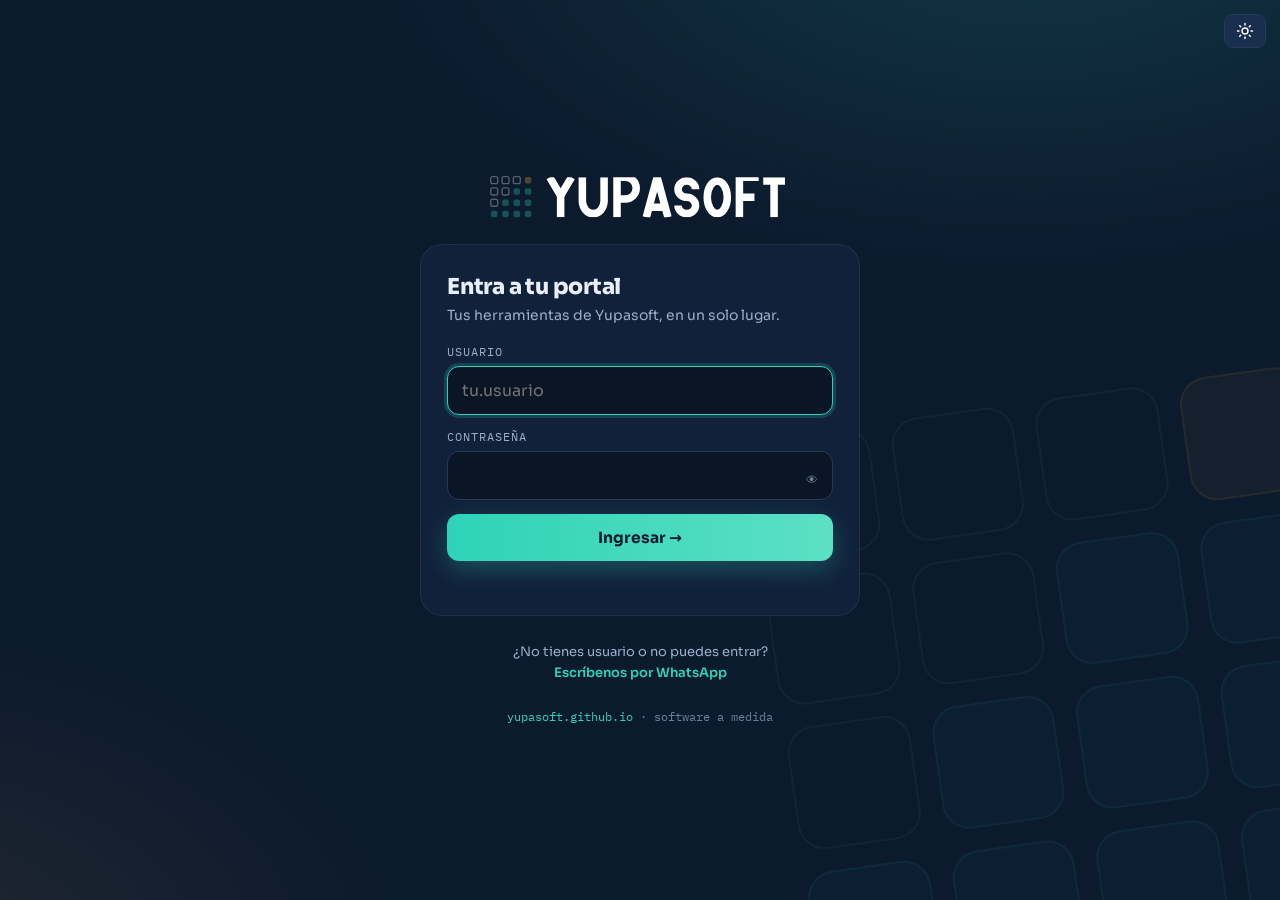
==== portal/index.html @ 2736c068 "Portal: tarjeta del Probador de celular (icono e ilustracion) y regreso del admin a la herramienta (" ====
<!DOCTYPE html>
<html lang="es">
<head>
<meta charset="utf-8">
<meta name="viewport" content="width=device-width, initial-scale=1, viewport-fit=cover">
<title>Portal Yupasoft</title>
<meta name="description" content="Portal de clientes de Yupasoft: entra a tus herramientas.">
<meta name="theme-color" content="#0C1A2E">
<script>try{if(localStorage.getItem("yp_tema")==="claro"){document.documentElement.setAttribute("data-tema","claro");document.querySelector('meta[name=theme-color]').content="#F4F7FA"}}catch(e){}</script>
<link rel="manifest" href="manifest.json">
<link rel="icon" type="image/png" href="icon-192.png">
<link rel="apple-touch-icon" href="icon-192.png">
<link rel="preconnect" href="https://fonts.googleapis.com">
<link rel="preconnect" href="https://fonts.gstatic.com" crossorigin>
<link href="https://fonts.googleapis.com/css2?family=IBM+Plex+Mono:wght@400;600&family=Sora:wght@400;600;700;800&display=swap" rel="stylesheet">
<style>
:root{
  --tinta:#0C1A2E; --tinta-2:#0A1526; --panel:#142540; --panel-2:#1A2F4E; --borde:#243B58;
  --turq:#2ED3B7; --turq-soft:#5CE0C4; --turq-osc:#159C86; --ambar:#F2A93B; --rojo:#EF5350;
  --gris:#9BB0C9; --gris-osc:#6B8099; --claro:#F4F7FA; --texto:#E8EEF6;
  --display:'Sora',system-ui,sans-serif; --mono:'IBM Plex Mono',ui-monospace,monospace;
  --radio:16px;
  --bg:#0C1A2E; --fuerte:#fff; --linea:rgba(255,255,255,.07); --hover:rgba(255,255,255,.05);
  --vidrio:rgba(12,26,46,.82); --vidrio-2:rgba(20,37,64,.72); --sombra:var(--sombra); --velo:rgba(5,10,20,.62); --sutil:rgba(0,0,0,.14);
  --turq-t:#2ED3B7; --ambar-t:#F2A93B; --rojo-t:var(--rojo-t);
  color-scheme:dark;
}
/* ---------- tema claro (el oscuro es el de siempre) ---------- */
:root[data-tema="claro"]{
  --bg:#F4F7FA; --tinta-2:#FFFFFF; --panel:#FFFFFF; --panel-2:#EEF3F8; --borde:#D5DFEA;
  --gris:#5A7086; --gris-osc:#7B8EA3; --texto:#0C1A2E; --fuerte:#0C1A2E;
  --linea:rgba(12,26,46,.09); --hover:rgba(12,26,46,.05);
  --vidrio:rgba(255,255,255,.86); --vidrio-2:rgba(255,255,255,.88); --sombra:rgba(20,40,70,.16); --velo:rgba(12,26,46,.38); --sutil:rgba(12,26,46,.045);
  --turq-t:#0B7F6D; --ambar-t:#A86A00; --rojo-t:#B3261E; --turq-osc:#0B7F6D;
  color-scheme:light;
}
:root[data-tema="claro"] .fondo{background:radial-gradient(1100px 600px at 80% -10%,rgba(46,211,183,.20),transparent 60%),radial-gradient(900px 600px at -10% 110%,rgba(242,169,59,.14),transparent 60%),var(--bg)}
:root[data-tema="claro"] .logo svg [stroke="#FFFFFF"],:root[data-tema="claro"] .marca svg [stroke="#FFFFFF"]{stroke:#0C1A2E}
:root[data-tema="claro"] .h-card:hover{box-shadow:0 24px 50px var(--sombra),0 0 50px -14px color-mix(in srgb,var(--c) 55%,transparent)}
:root[data-tema="claro"] .chip.ok{background:rgba(11,127,109,.10);border-color:rgba(11,127,109,.4)}
:root[data-tema="claro"] .chip.aviso{background:rgba(168,106,0,.10);border-color:rgba(168,106,0,.4)}
:root[data-tema="claro"] .chip.mal{background:rgba(179,38,30,.08);border-color:rgba(179,38,30,.4)}
.nomh{color:color-mix(in srgb,var(--c) 70%,var(--fuerte))}
.tema-flot{position:fixed;top:calc(14px + env(safe-area-inset-top));right:14px;z-index:5}
.btn.tema svg,[data-a="tema"] svg{width:18px;height:18px;display:block}
*{box-sizing:border-box;margin:0;padding:0}
html,body{height:100%}
body{font-family:var(--display);background:var(--bg);color:var(--texto);-webkit-font-smoothing:antialiased;overflow-x:hidden;min-height:100dvh}
button,input,select,textarea{font:inherit;color:inherit}
a{color:var(--turq-t);text-decoration:none}
a:hover{text-decoration:underline}
:focus-visible{outline:3px solid var(--turq);outline-offset:2px;border-radius:8px}
[hidden]{display:none!important}
.mono{font-family:var(--mono)}

/* ---------- fondo: la yupana que se enciende ---------- */
.fondo{position:fixed;inset:0;z-index:0;overflow:hidden;pointer-events:none;
  background:radial-gradient(1100px 600px at 80% -10%,rgba(46,211,183,.16),transparent 60%),
             radial-gradient(900px 600px at -10% 110%,rgba(242,169,59,.10),transparent 60%),var(--bg)}
.fondo .rej{position:absolute;right:-60px;bottom:-60px;display:grid;grid-template-columns:repeat(4,1fr);gap:22px;width:min(560px,80vw);opacity:.55;transform:rotate(-8deg)}
.fondo .rej i{aspect-ratio:1;border-radius:22%;border:2px solid var(--linea)}
.fondo .rej i.on{background:rgba(46,211,183,.16);border-color:rgba(46,211,183,.35);animation:enciende 5.6s ease-in-out infinite both}
.fondo .rej i.top{background:rgba(242,169,59,.22);border-color:rgba(242,169,59,.5)}
@keyframes enciende{0%,100%{opacity:.35}12%,70%{opacity:1}}
@media (prefers-reduced-motion:reduce){.fondo .rej i.on{animation:none}}

/* ---------- ingreso ---------- */
#vLogin{position:relative;z-index:1;min-height:100dvh;display:grid;place-items:center;padding:24px 16px}
.login{width:min(440px,100%);display:flex;flex-direction:column;align-items:center;gap:26px}
.login .marca svg{width:min(300px,72vw);height:auto;display:block}
.tarjeta-login{width:100%;background:var(--vidrio-2);backdrop-filter:blur(18px);-webkit-backdrop-filter:blur(18px);
  border:1px solid var(--linea);border-radius:22px;padding:28px 26px 24px;box-shadow:0 30px 80px var(--sombra)}
.tarjeta-login h1{font-size:22px;font-weight:800;letter-spacing:-.01em}
.tarjeta-login .sub{color:var(--gris);font-size:14px;margin:6px 0 20px}
label.campo{display:block;font-size:12px;font-family:var(--mono);letter-spacing:.08em;color:var(--gris);margin-bottom:14px;text-transform:uppercase}
label.campo input,label.campo select,label.campo textarea{display:block;width:100%;margin-top:7px;padding:13px 14px;border-radius:12px;
  background:var(--tinta-2);border:1px solid var(--borde);font-size:16px;color:var(--fuerte);font-family:var(--display);text-transform:none;letter-spacing:0}
label.campo input:focus,label.campo select:focus,label.campo textarea:focus{border-color:var(--turq-t);outline:none;box-shadow:0 0 0 3px rgba(46,211,183,.2)}
.clave{position:relative}
.clave .ojo{position:absolute;right:6px;bottom:6px;background:none;border:0;cursor:pointer;padding:7px 9px;border-radius:8px;opacity:.7}
.clave .ojo:hover{opacity:1;background:var(--hover)}
.btn{display:inline-flex;align-items:center;justify-content:center;gap:8px;border:0;border-radius:12px;padding:12px 18px;font-weight:700;font-size:14.5px;cursor:pointer;
  background:var(--panel-2);color:var(--fuerte);border:1px solid var(--borde);transition:transform .15s,box-shadow .15s,background .15s;white-space:nowrap}
.btn:hover{background:#21395c}
.btn:disabled{opacity:.55;cursor:default}
.btn.pri{background:linear-gradient(90deg,var(--turq),var(--turq-soft));color:var(--tinta);border:0;box-shadow:0 8px 26px rgba(46,211,183,.28)}
.btn.pri:hover{transform:translateY(-1px);box-shadow:0 12px 32px rgba(46,211,183,.4)}
.btn.peligro{background:rgba(239,83,80,.14);border-color:rgba(239,83,80,.5);color:var(--rojo-t)}
.btn.mini{padding:7px 11px;font-size:12.5px;border-radius:9px}
.btn.ancho{width:100%;padding:14px;font-size:15.5px}
.error{color:var(--rojo-t);font-size:13.5px;min-height:20px;margin-top:10px}
.aviso{color:var(--ambar-t);font-size:13.5px}
.ayuda{text-align:center;color:var(--gris);font-size:13px;line-height:1.6}
.ayuda a{font-weight:600}
.pie-login{color:var(--gris-osc);font-size:12px;font-family:var(--mono);text-align:center}

/* ---------- barra superior ---------- */
header.barra{position:sticky;top:0;z-index:20;display:flex;align-items:center;gap:14px;padding:12px 20px;
  background:var(--vidrio);backdrop-filter:blur(14px);-webkit-backdrop-filter:blur(14px);border-bottom:1px solid var(--linea)}
header.barra .logo svg{height:30px;width:auto;display:block}
header.barra .esp{flex:1}
.quien{font-size:13px;color:var(--gris);text-align:right;line-height:1.3}
.quien b{color:var(--fuerte);font-weight:600}
.chip{display:inline-flex;align-items:center;gap:6px;padding:3px 10px;border-radius:999px;font-size:11.5px;font-family:var(--mono);font-weight:600;
  border:1px solid var(--borde);color:var(--gris);background:var(--hover);white-space:nowrap}
.chip.ok{color:var(--turq-t);border-color:rgba(46,211,183,.45);background:rgba(46,211,183,.08)}
.chip.mal{color:var(--rojo-t);border-color:rgba(239,83,80,.5);background:rgba(239,83,80,.1)}
.chip.aviso{color:var(--ambar-t);border-color:rgba(242,169,59,.5);background:rgba(242,169,59,.09)}
.chip.sup{color:var(--tinta);background:var(--ambar);border-color:var(--ambar-t)}

/* ---------- lanzador de herramientas ---------- */
#vApp{position:relative;z-index:1;min-height:100dvh}
.pagina{max-width:1040px;margin:0 auto;padding:34px 20px 60px}
.saludo{margin-bottom:28px}
.saludo .rot{font-family:var(--mono);font-size:12px;letter-spacing:.16em;color:var(--turq-t);text-transform:uppercase}
.saludo h2{font-size:clamp(26px,4.4vw,38px);font-weight:800;letter-spacing:-.02em;margin:8px 0 10px}
.saludo p{color:var(--gris);font-size:15px;max-width:42em}
.herr{display:grid;grid-template-columns:repeat(auto-fit,minmax(min(100%,340px),1fr));gap:22px}
.h-card{position:relative;overflow:hidden;text-align:left;border-radius:24px;padding:0;cursor:pointer;color:inherit;display:flex;flex-direction:column;min-height:340px;
  background:linear-gradient(165deg,var(--panel-2),var(--panel));border:1px solid var(--borde);
  transition:transform .25s cubic-bezier(.2,.8,.2,1),box-shadow .25s,border-color .25s;
  animation:aparece .55s cubic-bezier(.2,.8,.2,1) both;animation-delay:calc(var(--i,0) * 90ms)}
@keyframes aparece{from{opacity:0;transform:translateY(16px) scale(.98)}to{opacity:1;transform:none}}
.h-card:hover{transform:translateY(-6px);border-color:var(--c);box-shadow:0 24px 60px var(--sombra),0 0 60px -12px color-mix(in srgb,var(--c) 50%,transparent)}
.h-card .arte{position:relative;height:172px;display:grid;place-items:center;overflow:hidden;border-bottom:1px solid var(--linea);
  background:radial-gradient(120% 140% at 80% 0%,color-mix(in srgb,var(--c) 30%,transparent),transparent 62%),linear-gradient(180deg,var(--sutil),transparent)}
.h-card .arte svg.escena{width:88%;height:88%;color:var(--c);transition:transform .45s cubic-bezier(.2,.8,.2,1)}
.h-card:hover .arte svg.escena{transform:scale(1.07) translateY(-3px)}
.h-card .cuerpo{padding:20px 24px 24px;display:flex;flex-direction:column;gap:10px;flex:1}
.h-card .cab-t{display:flex;align-items:center;gap:12px}
.h-card .ico{width:42px;height:42px;flex:none;border-radius:12px;display:grid;place-items:center;background:color-mix(in srgb,var(--c) 18%,transparent);border:1px solid color-mix(in srgb,var(--c) 55%,transparent);color:var(--c)}
.h-card .ico svg{width:23px;height:23px}
.h-card h3{font-size:22px;font-weight:800;letter-spacing:-.01em}
.h-card p{color:var(--gris);font-size:14px;line-height:1.55}
.h-card .pie{margin-top:auto;padding-top:8px;display:flex;justify-content:space-between;align-items:center;gap:10px;flex-wrap:wrap}
.h-card .ir{display:inline-flex;align-items:center;gap:8px;background:var(--c);color:var(--tinta);padding:10px 18px;border-radius:12px;font-weight:800;font-size:14px;transition:gap .2s}
.h-card:hover .ir{gap:14px}
.h-card.off{cursor:default;opacity:.66}
.h-card.off:hover{transform:none;border-color:var(--borde);box-shadow:none}
.herr.uno .h-card{flex-direction:row;min-height:320px}
.herr.uno .h-card .arte{order:2;flex:1.15;height:auto;border-bottom:0;border-left:1px solid var(--linea)}
.herr.uno .h-card .cuerpo{flex:1;justify-content:center;padding:32px}
.herr.uno .h-card h3{font-size:32px}
@media (max-width:760px){
  .herr.uno .h-card{flex-direction:column}
  .herr.uno .h-card .arte{order:0;height:172px;flex:none;border-left:0;border-bottom:1px solid var(--linea)}
  .herr.uno .h-card .cuerpo{padding:20px 24px 24px}
  .herr.uno .h-card h3{font-size:24px}
}
/* escenas animadas de las tarjetas */
.ar-pulso{animation:arPulso 1.3s ease-in-out infinite}
@keyframes arPulso{50%{opacity:.2}}
.ar-cam{stroke-opacity:.3;animation:arCam 6s ease-in-out infinite}
@keyframes arCam{0%,28%{stroke-opacity:1}34%,100%{stroke-opacity:.3}}
.ar-bar{transform-box:fill-box;transform-origin:bottom;animation:arBar 3.4s ease-in-out infinite}
@keyframes arBar{0%,100%{transform:scaleY(.5)}50%{transform:scaleY(1)}}
@media (prefers-reduced-motion:reduce){.h-card,.ar-pulso,.ar-cam,.ar-bar{animation:none}.ar-cam{opacity:1}}
.vacio{border:1px dashed var(--borde);border-radius:18px;padding:34px;text-align:center;color:var(--gris);line-height:1.7}
.banda-como{position:sticky;top:0;z-index:30;background:var(--ambar);color:var(--tinta);font-weight:700;font-size:14px;padding:9px 16px;text-align:center}

/* ---------- administración ---------- */
.shell{display:grid;grid-template-columns:230px 1fr;min-height:calc(100dvh - 55px)}
nav.lateral{border-right:1px solid var(--linea);padding:18px 12px;display:flex;flex-direction:column;gap:4px;position:sticky;top:55px;height:calc(100dvh - 55px);overflow:auto}
nav.lateral .sec{font-family:var(--mono);font-size:10.5px;letter-spacing:.16em;color:var(--gris-osc);padding:14px 12px 6px;text-transform:uppercase}
nav.lateral button{display:flex;align-items:center;gap:12px;width:100%;text-align:left;border:0;background:none;padding:11px 12px;border-radius:11px;color:var(--gris);font-weight:600;font-size:14.5px;cursor:pointer}
nav.lateral button svg{width:20px;height:20px;flex:none}
nav.lateral button:hover{background:var(--hover);color:var(--fuerte)}
nav.lateral button.activo{background:rgba(46,211,183,.12);color:var(--turq-t)}
nav.lateral .num{margin-left:auto;background:var(--ambar);color:var(--tinta);border-radius:999px;font-size:11px;font-weight:800;padding:1px 8px;font-family:var(--mono)}
main.contenido{padding:28px 28px 70px;min-width:0}
.titulo-vista{display:flex;align-items:flex-end;justify-content:space-between;gap:12px;flex-wrap:wrap;margin-bottom:22px}
.titulo-vista h2{font-size:26px;font-weight:800;letter-spacing:-.015em}
.titulo-vista p{color:var(--gris);font-size:14px;margin-top:4px}
.kpis{display:grid;grid-template-columns:repeat(auto-fit,minmax(150px,1fr));gap:14px;margin-bottom:22px}
.kpi{background:linear-gradient(160deg,var(--panel-2),var(--panel));border:1px solid var(--borde);border-radius:16px;padding:18px}
.kpi .n{font-family:var(--mono);font-size:34px;font-weight:600;color:var(--turq-t);line-height:1}
.kpi.aviso .n{color:var(--ambar-t)} .kpi.mal .n{color:#FF8A80}
.kpi .t{color:var(--gris);font-size:13px;margin-top:8px}
.cuadros{display:grid;grid-template-columns:repeat(auto-fit,minmax(340px,1fr));gap:16px}
.caja{background:var(--panel);border:1px solid var(--borde);border-radius:16px;padding:18px;min-width:0}
.caja h3{font-size:15px;font-weight:700;margin-bottom:12px;display:flex;justify-content:space-between;align-items:center;gap:8px}
.fila{display:flex;align-items:center;justify-content:space-between;gap:12px;padding:10px 0;border-bottom:1px dashed var(--borde);font-size:14px}
.fila:last-child{border-bottom:0}
.fila .sub{color:var(--gris);font-size:12.5px}
.vacio-mini{color:var(--gris-osc);font-size:13.5px;padding:8px 0}
.tabla-wrap{overflow:auto;border:1px solid var(--borde);border-radius:16px;background:var(--panel)}
table{width:100%;border-collapse:collapse;font-size:14px;min-width:640px}
th{font-family:var(--mono);font-size:11px;letter-spacing:.1em;text-transform:uppercase;color:var(--gris);text-align:left;padding:12px 14px;border-bottom:1px solid var(--borde);background:var(--sutil);white-space:nowrap}
td{padding:12px 14px;border-bottom:1px solid rgba(36,59,88,.6);vertical-align:middle}
tr:last-child td{border-bottom:0}
tr.clic{cursor:pointer} tr.clic:hover td{background:var(--hover)}
.herram-chips{display:flex;gap:6px;flex-wrap:wrap}
.barra-filtros{display:flex;gap:10px;flex-wrap:wrap;margin-bottom:16px}
.barra-filtros input{flex:1;min-width:200px;padding:11px 14px;border-radius:12px;background:var(--panel);border:1px solid var(--borde);color:var(--fuerte)}
.grafico{display:flex;align-items:flex-end;gap:3px;height:120px;padding-top:6px}
.grafico .b{flex:1;background:linear-gradient(180deg,var(--turq),var(--turq-osc));border-radius:4px 4px 0 0;min-height:2px;position:relative}
.grafico .b.cero{background:var(--borde);min-height:2px;opacity:.6}
.eje{display:flex;justify-content:space-between;font-family:var(--mono);font-size:11px;color:var(--gris-osc);margin-top:6px}

/* ---------- panel lateral (organización) y ventanas ---------- */
.cortina{position:fixed;inset:0;background:var(--velo);z-index:60;backdrop-filter:blur(3px)}
.drawer{position:fixed;top:0;right:0;bottom:0;width:min(640px,100%);background:var(--tinta-2);border-left:1px solid var(--borde);z-index:61;overflow:auto;padding:0 0 40px;animation:entra .22s ease-out}
@keyframes entra{from{transform:translateX(40px);opacity:0}to{transform:none;opacity:1}}
.drawer .cab{position:sticky;top:0;z-index:2;background:var(--tinta-2);padding:18px 22px;border-bottom:1px solid var(--borde);display:flex;justify-content:space-between;align-items:center;gap:10px}
.drawer .cab h3{font-size:19px;font-weight:800}
.drawer .cuerpo{padding:20px 22px;display:flex;flex-direction:column;gap:18px}
.bloque{background:var(--panel);border:1px solid var(--borde);border-radius:14px;padding:16px}
.bloque>h4{font-family:var(--mono);font-size:11px;letter-spacing:.14em;text-transform:uppercase;color:var(--gris);margin-bottom:14px;display:flex;justify-content:space-between;align-items:center;gap:8px}
.dos{display:grid;grid-template-columns:1fr 1fr;gap:12px}
.lic{border:1px solid var(--borde);border-radius:12px;padding:14px;margin-bottom:12px;background:var(--sutil)}
.lic.on{border-color:rgba(46,211,183,.4)}
.lic .cabl{display:flex;align-items:center;gap:10px;font-weight:700;margin-bottom:10px}
.lic .opc{display:grid;grid-template-columns:1fr 1fr;gap:10px;margin-top:10px}
.lic .acc{display:flex;gap:8px;flex-wrap:wrap;margin-top:12px}
.marca-chk{display:flex;align-items:center;gap:8px;font-size:14px;cursor:pointer}
.marca-chk input{width:18px;height:18px;accent-color:var(--turq-t)}
.usr{display:flex;align-items:center;gap:10px;flex-wrap:wrap;padding:11px 0;border-bottom:1px dashed var(--borde)}
.usr:last-child{border-bottom:0}
.usr .dat{flex:1;min-width:150px}
.usr .dat b{font-size:14.5px}
.usr .dat .sub{color:var(--gris);font-size:12.5px}
.logos-g{display:flex;gap:12px;flex-wrap:wrap}
.logo-it{position:relative;width:104px;height:84px;border-radius:12px;background:repeating-conic-gradient(#1b2e49 0% 25%,#142540 0% 50%) 50%/16px 16px;border:1px solid var(--borde);display:grid;place-items:center}
.logo-it img{max-width:90%;max-height:90%;object-fit:contain}
.logo-it button{position:absolute;top:3px;right:3px;width:22px;height:22px;border-radius:50%;border:0;background:#000b;color:#fff;cursor:pointer;font-size:11px}
.modal{position:fixed;inset:0;z-index:70;display:grid;place-items:center;padding:16px}
.modal .caja-m{position:relative;z-index:71;width:min(470px,100%);max-height:92dvh;overflow:auto;background:var(--panel);border:1px solid var(--borde);border-radius:18px;padding:24px;box-shadow:0 30px 80px var(--sombra)}
.modal h3{font-size:19px;font-weight:800;margin-bottom:6px}
.modal .txt{color:var(--gris);font-size:14px;margin-bottom:16px;line-height:1.55}
.modal .botones{display:flex;gap:10px;justify-content:flex-end;margin-top:16px;flex-wrap:wrap}
.datos-envio{background:var(--tinta-2);border:1px dashed var(--turq-osc);border-radius:12px;padding:14px;font-family:var(--mono);font-size:13.5px;line-height:1.8;white-space:pre-wrap;word-break:break-all;color:var(--fuerte)}
#toast{position:fixed;left:50%;bottom:26px;transform:translateX(-50%) translateY(20px);z-index:90;background:var(--turq);color:var(--tinta);font-weight:700;padding:11px 20px;border-radius:999px;box-shadow:0 10px 30px rgba(0,0,0,.4);opacity:0;pointer-events:none;transition:all .25s;max-width:92vw;text-align:center}
#toast.ver{opacity:1;transform:translateX(-50%)}
#toast.mal{background:var(--rojo);color:#fff}
.cargando{display:grid;place-items:center;min-height:60dvh;color:var(--gris);gap:14px;text-align:center}
.giro{width:34px;height:34px;border-radius:50%;border:3px solid var(--borde);border-top-color:var(--turq-t);animation:gira .8s linear infinite}
@keyframes gira{to{transform:rotate(360deg)}}
.solic{border:1px solid var(--borde);border-radius:14px;padding:16px;background:var(--panel);margin-bottom:12px}
.solic .cab-s{display:flex;justify-content:space-between;gap:10px;flex-wrap:wrap;align-items:center;margin-bottom:8px}
.solic dl{display:grid;grid-template-columns:130px 1fr;gap:4px 12px;font-size:13.5px}
.solic dt{color:var(--gris)} .solic dd{word-break:break-word}

.navcli{display:flex;gap:6px;margin-left:8px}
.navcli .btn.activo{border-color:var(--turq-t);color:var(--turq-t);background:rgba(46,211,183,.1)}
.nota-p{color:var(--gris);font-size:13.5px;line-height:1.55;margin:0 0 12px}
/* ---------- celular ---------- */
@media (max-width:860px){
  .shell{grid-template-columns:1fr}
  nav.lateral{position:fixed;top:auto;bottom:0;left:0;right:0;height:auto;z-index:25;flex-direction:row;padding:6px 6px calc(6px + env(safe-area-inset-bottom));
    background:rgba(10,21,38,.95);backdrop-filter:blur(14px);border-right:0;border-top:1px solid var(--borde);overflow-x:auto;gap:2px;justify-content:flex-start}
  nav.lateral .sec{display:none}
  nav.lateral button{flex-direction:column;gap:3px;font-size:10.5px;padding:7px 10px;min-width:64px;text-align:center;justify-content:center;position:relative}
  nav.lateral .num{position:absolute;top:2px;right:8px;margin:0}
  main.contenido{padding:20px 16px 110px}
  header.barra{padding:10px 14px}
  .dos,.lic .opc{grid-template-columns:1fr}
  .quien .org{display:none}
}
/* ---------- versión celular del administrador ---------- */
.solo-movil{display:none!important}
.hoja{place-items:end center!important;padding:0!important}
.hoja .caja-m{width:100%!important;max-width:520px;border-radius:22px 22px 0 0!important;padding-bottom:calc(22px + env(safe-area-inset-bottom))!important;animation:sube .22s ease-out}
@keyframes sube{from{transform:translateY(40px);opacity:0}to{transform:none;opacity:1}}
.hoja .lista-mas{display:flex;flex-direction:column;gap:8px}
.hoja .lista-mas button{display:flex;align-items:center;gap:14px;width:100%;text-align:left;padding:14px 16px;border-radius:14px;background:var(--panel-2);border:1px solid var(--borde);font-weight:600;font-size:15px;cursor:pointer;color:var(--fuerte)}
.hoja .lista-mas button svg{width:22px;height:22px;color:var(--turq-t);flex:none}
.contacto-ac{display:flex;gap:8px;flex-wrap:wrap;margin-top:8px}
.contacto-ac a{display:inline-flex;align-items:center;gap:6px;padding:7px 12px;border-radius:10px;background:var(--panel-2);border:1px solid var(--borde);color:var(--fuerte);font-weight:600;font-size:13px;text-decoration:none}
.contacto-ac a:hover{border-color:var(--turq-t);text-decoration:none}
.kpi[data-a]{cursor:pointer;transition:transform .15s,border-color .15s}
.kpi[data-a]:active{transform:scale(.98)}
.opciones-renov{display:grid;grid-template-columns:1fr 1fr;gap:10px;margin:6px 0 14px}
.opciones-renov button{padding:13px 10px;border-radius:12px;background:var(--panel-2);border:1px solid var(--borde);font-weight:700;cursor:pointer;color:var(--fuerte)}
.opciones-renov button.sel{border-color:var(--turq-t);background:rgba(46,211,183,.14);color:var(--turq-t)}
.renov-res{background:var(--tinta-2);border:1px dashed var(--turq-osc);border-radius:12px;padding:12px 14px;font-size:14px;margin-bottom:6px}
@media (max-width:860px){
  .solo-pc{display:none!important}
  .solo-movil{display:flex!important}
  header.barra{padding-top:calc(10px + env(safe-area-inset-top))}
  .btn.mini{padding:10px 14px;min-height:40px;font-size:13px}
  nav.lateral button{min-height:52px}
  nav.lateral{justify-content:space-around}
  nav.lateral button{min-width:0;flex:1}
  .barra-filtros input{font-size:16px}
  .tabla-wrap{border:0;background:none;overflow:visible}
  table.t-cards{min-width:0;display:block}
  table.t-cards thead{display:none}
  table.t-cards tbody{display:flex;flex-direction:column;gap:12px}
  table.t-cards tr{display:block;background:var(--panel);border:1px solid var(--borde);border-radius:16px;padding:12px 16px}
  table.t-cards td{display:flex;justify-content:space-between;align-items:flex-start;gap:14px;border:0;padding:6px 0;text-align:right}
  table.t-cards td::before{content:attr(data-l);color:var(--gris);font-family:var(--mono);font-size:11px;letter-spacing:.08em;text-transform:uppercase;flex:none;padding-top:3px;text-align:left}
  table.t-cards.pc1 td:first-child{display:block;text-align:left;padding-bottom:8px}
  table.t-cards.pc1 td:first-child::before{display:none}
  table.t-cards td .herram-chips{justify-content:flex-end}
  tr.clic:active td{background:none}
  .drawer .cab{padding-top:calc(16px + env(safe-area-inset-top))}
  .modal:not(.hoja) .caja-m{max-height:88dvh}
}
@media (max-width:520px){ .quien{display:none} header.barra .logo svg{height:24px} .navcli{margin-left:0} }
</style>
</head>
<body>
<div class="fondo" aria-hidden="true"><div class="rej" id="rej"></div></div>

<!-- ============ INGRESO ============ -->
<section id="vLogin" hidden>
  <button class="btn mini tema-flot" data-a="tema" title="Cambiar tema" aria-label="Cambiar tema"></button>
  <div class="login">
    <div class="marca"><svg viewBox="0 0 718 101" xmlns="http://www.w3.org/2000/svg" role="img" aria-label="Yupasoft"><style>
.ycnv{transform-box:fill-box;transform-origin:center}
.yvnv{opacity:.3}
.yfnv{animation:ycnva 5.6s cubic-bezier(.3,1.4,.5,1) infinite both}
.ywnv{animation:ywnva .7s cubic-bezier(.22,1,.36,1) .55s backwards}
@keyframes ycnva{
  0%  {opacity:.3;transform:scale(.78)}
  7%  {opacity:1; transform:scale(1.1)}
  12% {opacity:1; transform:scale(1)}
  76% {opacity:1; transform:scale(1)}
  88%,100% {opacity:.3;transform:scale(.78)}
}
@keyframes ywnva{from{opacity:0;transform:translateX(-14px)}to{opacity:1;transform:none}}
@media(prefers-reduced-motion:reduce){
  .yfnv,.ywnv{animation:none}
}
</style><rect class="ycnv yvnv" x="1.6" y="1.6" width="16.8" height="16.8" rx="4.5" fill="none" stroke="#FFFFFF" stroke-width="3.2"/><rect class="ycnv yvnv" x="1.6" y="28.6" width="16.8" height="16.8" rx="4.5" fill="none" stroke="#FFFFFF" stroke-width="3.2"/><rect class="ycnv yvnv" x="1.6" y="55.6" width="16.8" height="16.8" rx="4.5" fill="none" stroke="#FFFFFF" stroke-width="3.2"/><rect class="ycnv yfnv" x="0" y="81" width="20" height="20" rx="5.5" fill="#2ED3B7" style="animation-delay:0.000s"/><rect class="ycnv yvnv" x="28.6" y="1.6" width="16.8" height="16.8" rx="4.5" fill="none" stroke="#FFFFFF" stroke-width="3.2"/><rect class="ycnv yvnv" x="28.6" y="28.6" width="16.8" height="16.8" rx="4.5" fill="none" stroke="#FFFFFF" stroke-width="3.2"/><rect class="ycnv yfnv" x="27" y="54" width="20" height="20" rx="5.5" fill="#2ED3B7" style="animation-delay:0.120s"/><rect class="ycnv yfnv" x="27" y="81" width="20" height="20" rx="5.5" fill="#2ED3B7" style="animation-delay:0.060s"/><rect class="ycnv yvnv" x="55.6" y="1.6" width="16.8" height="16.8" rx="4.5" fill="none" stroke="#FFFFFF" stroke-width="3.2"/><rect class="ycnv yfnv" x="54" y="27" width="20" height="20" rx="5.5" fill="#2ED3B7" style="animation-delay:0.300s"/><rect class="ycnv yfnv" x="54" y="54" width="20" height="20" rx="5.5" fill="#2ED3B7" style="animation-delay:0.240s"/><rect class="ycnv yfnv" x="54" y="81" width="20" height="20" rx="5.5" fill="#2ED3B7" style="animation-delay:0.180s"/><rect class="ycnv yfnv" x="81" y="0" width="20" height="20" rx="5.5" fill="#F2A93B" style="animation-delay:0.540s"/><rect class="ycnv yfnv" x="81" y="27" width="20" height="20" rx="5.5" fill="#2ED3B7" style="animation-delay:0.480s"/><rect class="ycnv yfnv" x="81" y="54" width="20" height="20" rx="5.5" fill="#2ED3B7" style="animation-delay:0.420s"/><rect class="ycnv yfnv" x="81" y="81" width="20" height="20" rx="5.5" fill="#2ED3B7" style="animation-delay:0.360s"/><g class="ywnv"><defs><clipPath id="capnv"><rect x="-14" y="0" width="82" height="96"/></clipPath></defs>
<g transform="translate(143,3)" clip-path="url(#capnv)"><path d="M0,0 L26,44 L52,0" fill="none" stroke="#FFFFFF" stroke-width="18" stroke-linecap="butt" stroke-linejoin="miter" stroke-miterlimit="8"/><path d="M26,44 L26,96" fill="none" stroke="#FFFFFF" stroke-width="18" stroke-linecap="butt" stroke-linejoin="miter" stroke-miterlimit="8"/></g>
<g transform="translate(221,3)" clip-path="url(#capnv)"><path d="M0,0 L0,57 A26,30 0 0 0 52,57 L52,0" fill="none" stroke="#FFFFFF" stroke-width="18" stroke-linecap="butt" stroke-linejoin="miter" stroke-miterlimit="8"/></g>
<g transform="translate(304,3)" clip-path="url(#capnv)"><path d="M0,96 L0,0 L20,0 A26,26 0 0 1 20,52 L0,52" fill="none" stroke="#FFFFFF" stroke-width="18" stroke-linecap="butt" stroke-linejoin="miter" stroke-miterlimit="8"/></g>
<g transform="translate(374,3)" clip-path="url(#capnv)"><path d="M0,96 L26,0 L52,96" fill="none" stroke="#FFFFFF" stroke-width="18" stroke-linecap="butt" stroke-linejoin="miter" stroke-miterlimit="8"/><path d="M9,72 L43,72" fill="none" stroke="#FFFFFF" stroke-width="18" stroke-linecap="butt" stroke-linejoin="miter" stroke-miterlimit="8"/></g>
<g transform="translate(445,3)" clip-path="url(#capnv)"><path d="M47,28.5 A21,19.5 0 1 0 26,48 A21,19.5 0 1 1 5,67.5" fill="none" stroke="#FFFFFF" stroke-width="18" stroke-linecap="butt" stroke-linejoin="miter" stroke-miterlimit="8"/></g>
<g transform="translate(518,3)" clip-path="url(#capnv)"><path d="M2,48 A24,39 0 0 1 50,48 A24,39 0 0 1 2,48 Z" fill="none" stroke="#FFFFFF" stroke-width="18" stroke-linecap="butt" stroke-linejoin="miter" stroke-miterlimit="8"/></g>
<g transform="translate(597,3)" clip-path="url(#capnv)"><path d="M0,96 L0,0 L46,0" fill="none" stroke="#FFFFFF" stroke-width="18" stroke-linecap="butt" stroke-linejoin="miter" stroke-miterlimit="8"/><path d="M0,48 L36,48" fill="none" stroke="#FFFFFF" stroke-width="18" stroke-linecap="butt" stroke-linejoin="miter" stroke-miterlimit="8"/></g>
<g transform="translate(654,3)" clip-path="url(#capnv)"><path d="M0,9 L52,9" fill="none" stroke="#FFFFFF" stroke-width="18" stroke-linecap="butt" stroke-linejoin="miter" stroke-miterlimit="8"/><path d="M26,9 L26,96" fill="none" stroke="#FFFFFF" stroke-width="18" stroke-linecap="butt" stroke-linejoin="miter" stroke-miterlimit="8"/></g></g></svg></div>
    <form class="tarjeta-login" id="formLogin" autocomplete="on">
      <h1>Entra a tu portal</h1>
      <p class="sub">Tus herramientas de Yupasoft, en un solo lugar.</p>
      <label class="campo">Usuario
        <input id="logUsuario" autocomplete="username" autocapitalize="none" autocorrect="off" spellcheck="false" placeholder="tu.usuario">
      </label>
      <label class="campo">Contraseña
        <div class="clave">
          <input id="logPass" type="password" autocomplete="current-password">
          <button type="button" class="ojo" id="bOjo" aria-label="Mostrar u ocultar contraseña">👁</button>
        </div>
      </label>
      <button class="btn pri ancho" id="bEntrar" type="submit">Ingresar →</button>
      <div class="error" id="logError" role="alert"></div>
    </form>
    <p class="ayuda">¿No tienes usuario o no puedes entrar?<br><a href="https://wa.me/51967292374?text=Hola%2C%20necesito%20ayuda%20con%20mi%20acceso%20al%20portal%20de%20Yupasoft" target="_blank" rel="noopener">Escríbenos por WhatsApp</a></p>
    <button class="btn" id="bInstalarLogin" hidden>⬇ Instalar la app en este equipo</button>
    <p class="pie-login"><a href="https://yupasoft.github.io">yupasoft.github.io</a> · software a medida</p>
  </div>
</section>

<!-- ============ APLICACIÓN ============ -->
<div id="vApp" hidden>
  <div class="banda-como" id="bandaComo" hidden></div>
  <header class="barra">
    <a class="logo" href="./?menu=1" aria-label="Inicio del portal"><svg viewBox="0 0 718 101" xmlns="http://www.w3.org/2000/svg" role="img" aria-label="Yupasoft"><style>
.ycnv{transform-box:fill-box;transform-origin:center}
.yvnv{opacity:.3}
.yfnv{animation:ycnva 5.6s cubic-bezier(.3,1.4,.5,1) infinite both}
.ywnv{animation:ywnva .7s cubic-bezier(.22,1,.36,1) .55s backwards}
@keyframes ycnva{
  0%  {opacity:.3;transform:scale(.78)}
  7%  {opacity:1; transform:scale(1.1)}
  12% {opacity:1; transform:scale(1)}
  76% {opacity:1; transform:scale(1)}
  88%,100% {opacity:.3;transform:scale(.78)}
}
@keyframes ywnva{from{opacity:0;transform:translateX(-14px)}to{opacity:1;transform:none}}
@media(prefers-reduced-motion:reduce){
  .yfnv,.ywnv{animation:none}
}
</style><rect class="ycnv yvnv" x="1.6" y="1.6" width="16.8" height="16.8" rx="4.5" fill="none" stroke="#FFFFFF" stroke-width="3.2"/><rect class="ycnv yvnv" x="1.6" y="28.6" width="16.8" height="16.8" rx="4.5" fill="none" stroke="#FFFFFF" stroke-width="3.2"/><rect class="ycnv yvnv" x="1.6" y="55.6" width="16.8" height="16.8" rx="4.5" fill="none" stroke="#FFFFFF" stroke-width="3.2"/><rect class="ycnv yfnv" x="0" y="81" width="20" height="20" rx="5.5" fill="#2ED3B7" style="animation-delay:0.000s"/><rect class="ycnv yvnv" x="28.6" y="1.6" width="16.8" height="16.8" rx="4.5" fill="none" stroke="#FFFFFF" stroke-width="3.2"/><rect class="ycnv yvnv" x="28.6" y="28.6" width="16.8" height="16.8" rx="4.5" fill="none" stroke="#FFFFFF" stroke-width="3.2"/><rect class="ycnv yfnv" x="27" y="54" width="20" height="20" rx="5.5" fill="#2ED3B7" style="animation-delay:0.120s"/><rect class="ycnv yfnv" x="27" y="81" width="20" height="20" rx="5.5" fill="#2ED3B7" style="animation-delay:0.060s"/><rect class="ycnv yvnv" x="55.6" y="1.6" width="16.8" height="16.8" rx="4.5" fill="none" stroke="#FFFFFF" stroke-width="3.2"/><rect class="ycnv yfnv" x="54" y="27" width="20" height="20" rx="5.5" fill="#2ED3B7" style="animation-delay:0.300s"/><rect class="ycnv yfnv" x="54" y="54" width="20" height="20" rx="5.5" fill="#2ED3B7" style="animation-delay:0.240s"/><rect class="ycnv yfnv" x="54" y="81" width="20" height="20" rx="5.5" fill="#2ED3B7" style="animation-delay:0.180s"/><rect class="ycnv yfnv" x="81" y="0" width="20" height="20" rx="5.5" fill="#F2A93B" style="animation-delay:0.540s"/><rect class="ycnv yfnv" x="81" y="27" width="20" height="20" rx="5.5" fill="#2ED3B7" style="animation-delay:0.480s"/><rect class="ycnv yfnv" x="81" y="54" width="20" height="20" rx="5.5" fill="#2ED3B7" style="animation-delay:0.420s"/><rect class="ycnv yfnv" x="81" y="81" width="20" height="20" rx="5.5" fill="#2ED3B7" style="animation-delay:0.360s"/><g class="ywnv"><defs><clipPath id="capnv2"><rect x="-14" y="0" width="82" height="96"/></clipPath></defs>
<g transform="translate(143,3)" clip-path="url(#capnv2)"><path d="M0,0 L26,44 L52,0" fill="none" stroke="#FFFFFF" stroke-width="18" stroke-linecap="butt" stroke-linejoin="miter" stroke-miterlimit="8"/><path d="M26,44 L26,96" fill="none" stroke="#FFFFFF" stroke-width="18" stroke-linecap="butt" stroke-linejoin="miter" stroke-miterlimit="8"/></g>
<g transform="translate(221,3)" clip-path="url(#capnv2)"><path d="M0,0 L0,57 A26,30 0 0 0 52,57 L52,0" fill="none" stroke="#FFFFFF" stroke-width="18" stroke-linecap="butt" stroke-linejoin="miter" stroke-miterlimit="8"/></g>
<g transform="translate(304,3)" clip-path="url(#capnv2)"><path d="M0,96 L0,0 L20,0 A26,26 0 0 1 20,52 L0,52" fill="none" stroke="#FFFFFF" stroke-width="18" stroke-linecap="butt" stroke-linejoin="miter" stroke-miterlimit="8"/></g>
<g transform="translate(374,3)" clip-path="url(#capnv2)"><path d="M0,96 L26,0 L52,96" fill="none" stroke="#FFFFFF" stroke-width="18" stroke-linecap="butt" stroke-linejoin="miter" stroke-miterlimit="8"/><path d="M9,72 L43,72" fill="none" stroke="#FFFFFF" stroke-width="18" stroke-linecap="butt" stroke-linejoin="miter" stroke-miterlimit="8"/></g>
<g transform="translate(445,3)" clip-path="url(#capnv2)"><path d="M47,28.5 A21,19.5 0 1 0 26,48 A21,19.5 0 1 1 5,67.5" fill="none" stroke="#FFFFFF" stroke-width="18" stroke-linecap="butt" stroke-linejoin="miter" stroke-miterlimit="8"/></g>
<g transform="translate(518,3)" clip-path="url(#capnv2)"><path d="M2,48 A24,39 0 0 1 50,48 A24,39 0 0 1 2,48 Z" fill="none" stroke="#FFFFFF" stroke-width="18" stroke-linecap="butt" stroke-linejoin="miter" stroke-miterlimit="8"/></g>
<g transform="translate(597,3)" clip-path="url(#capnv2)"><path d="M0,96 L0,0 L46,0" fill="none" stroke="#FFFFFF" stroke-width="18" stroke-linecap="butt" stroke-linejoin="miter" stroke-miterlimit="8"/><path d="M0,48 L36,48" fill="none" stroke="#FFFFFF" stroke-width="18" stroke-linecap="butt" stroke-linejoin="miter" stroke-miterlimit="8"/></g>
<g transform="translate(654,3)" clip-path="url(#capnv2)"><path d="M0,9 L52,9" fill="none" stroke="#FFFFFF" stroke-width="18" stroke-linecap="butt" stroke-linejoin="miter" stroke-miterlimit="8"/><path d="M26,9 L26,96" fill="none" stroke="#FFFFFF" stroke-width="18" stroke-linecap="butt" stroke-linejoin="miter" stroke-miterlimit="8"/></g></g></svg></a>
    <nav class="navcli" id="navCli" hidden><button class="btn mini activo" data-a="cliVista" data-v="herr">Herramientas</button><button class="btn mini" data-a="cliVista" data-v="cuenta">Mi cuenta</button></nav>
    <div class="esp"></div>
    <button class="btn mini" data-a="tema" id="bTema" title="Cambiar tema" aria-label="Cambiar tema"></button>
    <button class="btn mini solo-admin" id="bRefrescar" data-a="refrescarTodo" hidden title="Actualizar datos" aria-label="Actualizar datos">↻</button>
    <button class="btn mini" id="bInstalar" hidden>⬇ Instalar</button>
    <div class="quien" id="quien"></div>
    <button class="btn mini" id="bSalir">Salir</button>
  </header>
  <div id="cuerpoApp"></div>
</div>

<div id="toast" role="status"></div>
<div id="capas"></div>

<script src="exportar-excel.js"></script>
<script>
/* =====================================================================
   PORTAL YUPASOFT
   - Una sola sesión (clave "yv_sesion") compartida con Yupavideo: mismo dominio.
   - Entran con USUARIO; por dentro es usuario@yupasoft.invalid (no es un correo real).
   - Toda la seguridad real está en la base (RLS / funciones); aquí solo se muestra.
   ===================================================================== */
const SB_URL = 'https://ylwqztypjilecjwywawd.supabase.co';
const SB_KEY = 'sb_publishable_oHr1AqDbKi_lileKrmkhMg_4T6zYJ7E';
const DOMINIO = '@yupasoft.invalid';
const WHATSAPP = 'https://wa.me/51967292374';
const PORTAL_URL = 'https://yupasoft.github.io/portal/';

const $ = (s, r = document) => r.querySelector(s);
const esc = t => String(t == null ? '' : t).replace(/[&<>"']/g, c => ({'&':'&amp;','<':'&lt;','>':'&gt;','"':'&quot;',"'":'&#39;'}[c]));
function leerLS(k){ try{ return localStorage.getItem(k); }catch(e){ return null; } }
function grabarLS(k, v){ try{ if (v == null) localStorage.removeItem(k); else localStorage.setItem(k, v); }catch(e){} }
const esperar = ms => new Promise(r => setTimeout(r, ms));

/* ---------- sesión y conexión ---------- */
let ses = null;
try{ ses = JSON.parse(leerLS('yv_sesion') || 'null'); }catch(e){ ses = null; }
function guardarSesion(s){ ses = s; grabarLS('yv_sesion', s ? JSON.stringify(s) : null); }
async function sb(path, opts = {}, conSesion = true){
  const h = Object.assign({'apikey': SB_KEY, 'Content-Type': 'application/json'}, opts.headers || {});
  if (conSesion && ses){ await asegurarToken(); if (ses) h['Authorization'] = 'Bearer ' + ses.access_token; }
  const r = await fetch(SB_URL + path, Object.assign({}, opts, {headers: h}));
  const txt = await r.text();
  let data = null; try{ data = txt ? JSON.parse(txt) : null; }catch(e){ data = txt; }
  if (!r.ok){
    const msg = (data && (data.message || data.msg || data.error_description || data.error)) || ('Error ' + r.status);
    const err = new Error(msg); err.status = r.status; throw err;
  }
  return data;
}
const rpc = (fn, args, conSesion = true) => sb('/rest/v1/rpc/' + fn, {method:'POST', body: JSON.stringify(args || {})}, conSesion);
let refrescando = null;
async function asegurarToken(){
  if (!ses || ses.expires_at - Date.now()/1000 > 90) return;
  if (!refrescando) refrescando = (async () => {
    try{
      const d = await sb('/auth/v1/token?grant_type=refresh_token', {method:'POST', body: JSON.stringify({refresh_token: ses.refresh_token})}, false);
      guardarSesion({access_token: d.access_token, refresh_token: d.refresh_token, expires_at: Date.now()/1000 + d.expires_in});
    }catch(e){ if (e.status && e.status >= 400 && e.status < 500) guardarSesion(null); }
    finally{ refrescando = null; }
  })();
  await refrescando;
}
async function llamarFuncion(cuerpo){
  await asegurarToken();
  if (!ses) throw new Error('Tu sesión venció. Vuelve a ingresar.');
  const r = await fetch(SB_URL + '/functions/v1/yv-usuarios', {
    method: 'POST', headers: {'apikey': SB_KEY, 'Authorization': 'Bearer ' + ses.access_token, 'Content-Type': 'application/json'},
    body: JSON.stringify(cuerpo)
  });
  const d = await r.json().catch(() => ({}));
  if (!r.ok || d.error) throw new Error(d.error || ('Error ' + r.status));
  return d;
}

/* ---------- utilidades ---------- */
function toast(msg, mal){ const t = $('#toast'); t.textContent = msg; t.className = 'ver' + (mal ? ' mal' : ''); clearTimeout(toast.t); toast.t = setTimeout(() => t.className = '', mal ? 4800 : 2600); }
function fechaBonita(iso){ if (!iso) return ''; const [y, m, d] = String(iso).slice(0, 10).split('-'); return `${d}/${m}/${y}`; }
function sumarDias(iso, n){ const d = new Date(iso + 'T12:00:00'); d.setDate(d.getDate() + n); return d.toISOString().slice(0, 10); }
function dispositivoActual(){
  const ua = navigator.userAgent || '';
  const movil = /Android|iPhone|iPad|iPod|Mobile/i.test(ua) || (navigator.maxTouchPoints > 1 && /Macintosh/.test(ua));
  return movil ? 'celular' : 'computadora';
}
const NOMBRE_DISP = {todos: 'Computadora y celular', computadora: 'Solo computadora', celular: 'Solo celular'};
function urlAbs(rel){ return new URL(rel, location.href).href; }
function generarClave(){
  const abc = 'abcdefghijkmnpqrstuvwxyzABCDEFGHJKLMNPQRSTUVWXYZ23456789';
  const b = new Uint32Array(10); crypto.getRandomValues(b);
  return Array.from(b, n => abc[n % abc.length]).join('');
}
function slug(t){ return String(t || '').normalize('NFD').replace(/[̀-ͯ]/g, '').toLowerCase().replace(/[^a-z0-9]+/g, '.').replace(/^\.+|\.+$/g, '').slice(0, 24); }
async function copiar(texto){
  try{ await navigator.clipboard.writeText(texto); toast('Copiado'); }
  catch(e){ const a = document.createElement('textarea'); a.value = texto; document.body.appendChild(a); a.select(); try{ document.execCommand('copy'); toast('Copiado'); }catch(_){ toast('No se pudo copiar', true); } a.remove(); }
}

const ICONOS = {
  video: '<svg viewBox="0 0 24 24" fill="none" stroke="currentColor" stroke-width="1.8" stroke-linecap="round" stroke-linejoin="round"><rect x="2.5" y="6" width="13" height="12" rx="3"/><path d="M15.5 10.5l6-3.5v10l-6-3.5"/></svg>',
  caja: '<svg viewBox="0 0 24 24" fill="none" stroke="currentColor" stroke-width="1.8" stroke-linecap="round" stroke-linejoin="round"><path d="M21 8l-9-5-9 5v8l9 5 9-5z"/><path d="M3 8l9 5 9-5M12 13v8"/></svg>',
  panel: '<svg viewBox="0 0 24 24" fill="none" stroke="currentColor" stroke-width="1.8" stroke-linecap="round" stroke-linejoin="round"><rect x="3" y="3" width="7.5" height="9" rx="2"/><rect x="13.5" y="3" width="7.5" height="5" rx="2"/><rect x="13.5" y="11" width="7.5" height="10" rx="2"/><rect x="3" y="15" width="7.5" height="6" rx="2"/></svg>',
  org: '<svg viewBox="0 0 24 24" fill="none" stroke="currentColor" stroke-width="1.8" stroke-linecap="round" stroke-linejoin="round"><path d="M4 21V5a2 2 0 012-2h7a2 2 0 012 2v16M15 9h3a2 2 0 012 2v10M3 21h18M8 7h3M8 11h3M8 15h3"/></svg>',
  users: '<svg viewBox="0 0 24 24" fill="none" stroke="currentColor" stroke-width="1.8" stroke-linecap="round" stroke-linejoin="round"><circle cx="9" cy="8" r="3.5"/><path d="M2.5 20c.6-3.6 3.2-5.5 6.5-5.5s5.9 1.9 6.5 5.5M16 4.8a3.5 3.5 0 010 6.4M18.5 14.8c1.7.7 2.8 2.3 3 4.7"/></svg>',
  inbox: '<svg viewBox="0 0 24 24" fill="none" stroke="currentColor" stroke-width="1.8" stroke-linecap="round" stroke-linejoin="round"><path d="M3 13l3-8h12l3 8v6a2 2 0 01-2 2H5a2 2 0 01-2-2z"/><path d="M3 13h5l1.5 2.5h5L16 13h5"/></svg>',
  act: '<svg viewBox="0 0 24 24" fill="none" stroke="currentColor" stroke-width="1.8" stroke-linecap="round" stroke-linejoin="round"><path d="M3 12h4l3-8 4 16 3-8h4"/></svg>',
  apps: '<svg viewBox="0 0 24 24" fill="none" stroke="currentColor" stroke-width="1.8" stroke-linecap="round" stroke-linejoin="round"><rect x="3" y="3" width="7" height="7" rx="2"/><rect x="14" y="3" width="7" height="7" rx="2"/><rect x="3" y="14" width="7" height="7" rx="2"/><rect x="14" y="14" width="7" height="7" rx="2"/></svg>',
  mas: '<svg viewBox="0 0 24 24" fill="none" stroke="currentColor" stroke-width="1.8" stroke-linecap="round"><circle cx="5" cy="12" r="1.4"/><circle cx="12" cy="12" r="1.4"/><circle cx="19" cy="12" r="1.4"/></svg>',
  sol: '<svg viewBox="0 0 24 24" fill="none" stroke="currentColor" stroke-width="1.9" stroke-linecap="round"><circle cx="12" cy="12" r="4"/><path d="M12 2v2M12 20v2M4.9 4.9l1.4 1.4M17.7 17.7l1.4 1.4M2 12h2M20 12h2M4.9 19.1l1.4-1.4M17.7 6.3l1.4-1.4"/></svg>',
  luna: '<svg viewBox="0 0 24 24" fill="none" stroke="currentColor" stroke-width="1.9" stroke-linecap="round" stroke-linejoin="round"><path d="M21 12.8A9 9 0 1111.2 3a7 7 0 009.8 9.8z"/></svg>',
  celular: '<svg viewBox="0 0 24 24" fill="none" stroke="currentColor" stroke-width="1.8" stroke-linecap="round" stroke-linejoin="round"><rect x="6.5" y="2.5" width="11" height="19" rx="2.6"/><path d="M10.5 5.5h3M11 18.5h2"/></svg>',
  tool: '<svg viewBox="0 0 24 24" fill="none" stroke="currentColor" stroke-width="1.8" stroke-linecap="round" stroke-linejoin="round"><path d="M14.7 6.3a4 4 0 005 5L21 12.6 12.6 21a2.1 2.1 0 01-3-3L18 9.6"/><path d="M12 8l-1-1"/></svg>'
};
const icono = k => ICONOS[k] || ICONOS.caja;

/* ---------- fondo animado ---------- */
(function(){
  const g = $('#rej'); const on = [[3,0],[2,1],[3,1],[1,2],[2,2],[3,2],[0,3],[1,3],[2,3],[3,3]];
  let h = '';
  for (let f = 0; f < 4; f++) for (let c = 0; c < 4; c++){
    const i = on.findIndex(p => p[0] === c && p[1] === f);
    const top = (c === 3 && f === 0);
    h += `<i class="${i >= 0 ? 'on' : ''}${top ? ' top' : ''}" style="animation-delay:${(i >= 0 ? i : 0) * .18}s"></i>`;
  }
  g.innerHTML = h;
})();

/* ---------- instalar como app ---------- */
let eventoInstalar = null;
window.addEventListener('beforeinstallprompt', e => { e.preventDefault(); eventoInstalar = e; mostrarInstalar(); });
window.addEventListener('appinstalled', () => { eventoInstalar = null; mostrarInstalar(); toast('Portal instalado'); });
const yaInstalada = () => matchMedia('(display-mode: standalone)').matches || navigator.standalone === true;
function mostrarInstalar(){
  const ios = /iPhone|iPad|iPod/i.test(navigator.userAgent) || (navigator.maxTouchPoints > 1 && /Macintosh/.test(navigator.userAgent));
  const puede = !yaInstalada() && (!!eventoInstalar || ios);
  $('#bInstalar').hidden = !puede; $('#bInstalarLogin').hidden = !puede;
}
async function instalar(){
  if (eventoInstalar){ eventoInstalar.prompt(); try{ await eventoInstalar.userChoice; }catch(e){} eventoInstalar = null; mostrarInstalar(); return; }
  modal({titulo: 'Instalar en iPhone o iPad', html: '<p class="txt">Toca el botón <b>Compartir</b> (el cuadrado con la flecha) y elige <b>"Agregar a pantalla de inicio"</b>.</p>', botones: [{txt: 'Entendido', cls: 'pri'}]});
}
$('#bInstalar').onclick = instalar; $('#bInstalarLogin').onclick = instalar;
if ('serviceWorker' in navigator && location.protocol.startsWith('http')) navigator.serviceWorker.register('sw.js').catch(() => {});
mostrarInstalar();

/* ---------- ventanas ---------- */
function modal({titulo, html, botones, onAbrir, hoja}){
  const m = document.createElement('div'); m.className = 'modal' + (hoja ? ' hoja' : '');
  m.innerHTML = `<div class="cortina"></div><div class="caja-m" role="dialog" aria-modal="true"><h3>${esc(titulo)}</h3>${html || ''}<div class="botones"></div></div>`;
  const cont = m.querySelector('.botones');
  const cerrar = () => m.remove();
  (botones || [{txt: 'Cerrar'}]).forEach(b => {
    const x = document.createElement('button'); x.className = 'btn ' + (b.cls || ''); x.textContent = b.txt;
    x.onclick = async () => {
      if (!b.fn){ cerrar(); return; }
      x.disabled = true;
      try{ const r = await b.fn(m); if (r !== false) cerrar(); }
      catch(e){ toast(e.message || 'Error', true); }
      finally{ x.disabled = false; }
    };
    cont.appendChild(x);
  });
  m.querySelector('.cortina').onclick = cerrar;
  $('#capas').appendChild(m);
  if (onAbrir) onAbrir(m);
  const p = m.querySelector('input,select,textarea'); if (p) p.focus();
  return m;
}
function confirmar(titulo, texto, txtBoton, fn, peligro = true){
  modal({titulo, html: `<p class="txt">${texto}</p>`, botones: [{txt: 'Cancelar'}, {txt: txtBoton, cls: peligro ? 'peligro' : 'pri', fn}]});
}

/* ---------- ingreso ---------- */
$('#bOjo').onclick = () => { const i = $('#logPass'); i.type = i.type === 'password' ? 'text' : 'password'; };
$('#formLogin').addEventListener('submit', async e => {
  e.preventDefault();
  const u = $('#logUsuario').value.trim(), pass = $('#logPass').value;
  $('#logError').textContent = '';
  if (!u || !pass){ $('#logError').textContent = 'Escribe tu usuario y contraseña.'; return; }
  const email = u.includes('@') ? u.toLowerCase() : u.toLowerCase() + DOMINIO;
  $('#bEntrar').disabled = true; $('#bEntrar').textContent = 'Ingresando…';
  try{
    const d = await sb('/auth/v1/token?grant_type=password', {method:'POST', body: JSON.stringify({email, password: pass})}, false);
    guardarSesion({access_token: d.access_token, refresh_token: d.refresh_token, expires_at: Date.now()/1000 + d.expires_in});
    $('#logPass').value = '';
    await iniciar();
  }catch(err){
    const m = err.message || '';
    $('#logError').textContent = /banned/i.test(m) ? 'Tu acceso está bloqueado. Escribe a Yupasoft.'
      : /invalid|credentials/i.test(m) ? 'Usuario o contraseña incorrectos.' : 'No se pudo ingresar: ' + m;
  }finally{ $('#bEntrar').disabled = false; $('#bEntrar').textContent = 'Ingresar →'; }
});
async function salir(){
  try{ if (ses) await sb('/auth/v1/logout', {method:'POST'}); }catch(e){}
  guardarSesion(null); P = null; A = null;
  history.replaceState(null, '', location.pathname);
  mostrarLogin();
}
$('#bSalir').onclick = salir;
function mostrarLogin(){ $('#vApp').hidden = true; $('#vLogin').hidden = false; $('#bandaComo').hidden = true; document.title = 'Portal Yupasoft'; setTimeout(() => $('#logUsuario').focus(), 50); }

/* ---------- datos del portal ---------- */
let P = null;      // lo que ve esta persona
let A = null;      // datos de administración (solo superadmin)
const params = new URLSearchParams(location.search);

async function iniciar(){
  if (!ses){ mostrarLogin(); return; }
  $('#vLogin').hidden = true; $('#vApp').hidden = false;
  $('#cuerpoApp').innerHTML = '<div class="cargando"><div class="giro"></div><p>Cargando tu portal…</p></div>';
  try{ P = await rpc('yp_mi_portal'); }
  catch(e){
    if (!ses || e.status === 401 || e.status === 403){ guardarSesion(null); mostrarLogin(); return; }
    $('#cuerpoApp').innerHTML = `<div class="cargando"><p>No hay conexión con el servidor.<br>Revisa tu internet e inténtalo de nuevo.</p><button class="btn pri" onclick="iniciar()">Reintentar</button></div>`;
    return;
  }
  pintarBarra();
  // El administrador que venía de una herramienta (sin sesión) vuelve a ella después de ingresar
  if (P.es_super && params.get('volver') && !params.get('menu')){ const hv = (P.herramientas || []).find(x => x.id === params.get('volver')); if (hv){ location.replace(urlHerramienta(hv)); return; } }
  if (P.es_super){ await entrarAdmin(); return; }
  entrarCliente();
}
function pintarBarra(){
  const nombre = P.nombre || P.usuario || 'Tu cuenta';
  $('#quien').innerHTML = `<b>${esc(nombre)}</b>${P.es_super ? ' <span class="chip sup">ADMIN</span>' : ''}<span class="org"><br>${P.empresa ? esc(P.empresa.nombre) : 'Yupasoft'}</span>`;
  $('#navCli').hidden = !!P.es_super;
  $('#bRefrescar').hidden = !P.es_super;
  document.title = 'Portal Yupasoft';
}


/* ---------- Tarjetas de herramientas ---------- */
const ESCENAS = {
  video: `<svg class="escena" viewBox="0 0 320 170" fill="none" aria-hidden="true">
    <rect x="46" y="10" width="228" height="104" rx="13" fill="#0A1626" stroke="currentColor" stroke-opacity=".55" stroke-width="2"/>
    <rect x="54" y="18" width="212" height="88" rx="8" fill="url(#gv)"/>
    <defs><linearGradient id="gv" x1="0" y1="0" x2="1" y2="1"><stop offset="0" stop-color="currentColor" stop-opacity=".30"/><stop offset="1" stop-color="#0C1A2E" stop-opacity=".9"/></linearGradient></defs>
    <circle cx="160" cy="58" r="19" fill="currentColor" fill-opacity=".28"/><rect x="132" y="80" width="56" height="26" rx="13" fill="currentColor" fill-opacity=".22"/>
    <rect x="62" y="26" width="68" height="19" rx="9.5" fill="#EF5350"/><circle class="ar-pulso" cx="73" cy="35.5" r="4" fill="#fff"/>
    <text x="81" y="39.5" font-family="IBM Plex Mono,monospace" font-size="10" font-weight="600" fill="#fff">EN VIVO</text>
    <g transform="translate(238,26)" fill="currentColor"><rect width="5" height="5" rx="1.4" opacity=".4"/><rect x="7" width="5" height="5" rx="1.4" opacity=".4"/><rect x="14" width="5" height="5" rx="1.4" fill="#F2A93B"/><rect y="7" width="5" height="5" rx="1.4" opacity=".4"/><rect x="7" y="7" width="5" height="5" rx="1.4"/><rect x="14" y="7" width="5" height="5" rx="1.4"/></g>
    <g><rect class="ar-cam" x="46" y="124" width="70" height="38" rx="8" fill="#0A1626" stroke="currentColor" stroke-width="2" style="animation-delay:0s"/>
       <rect class="ar-cam" x="125" y="124" width="70" height="38" rx="8" fill="#0A1626" stroke="currentColor" stroke-width="2" style="animation-delay:2s"/>
       <rect class="ar-cam" x="204" y="124" width="70" height="38" rx="8" fill="#0A1626" stroke="currentColor" stroke-width="2" style="animation-delay:4s"/></g>
    <g fill="currentColor" fill-opacity=".5"><circle cx="81" cy="143" r="6"/><circle cx="160" cy="143" r="6"/><circle cx="239" cy="143" r="6"/></g></svg>`,
  celular: `<svg class="escena" viewBox="0 0 320 170" fill="none" aria-hidden="true">
    <rect class="ar-cam" x="58" y="24" width="60" height="122" rx="11" fill="#0A1626" stroke="currentColor" stroke-width="2" style="animation-delay:0s"/><rect x="79" y="30" width="18" height="3" rx="1.5" fill="currentColor" fill-opacity=".4"/><rect x="66" y="42" width="44" height="29" rx="5" fill="currentColor" fill-opacity=".28"/><rect x="66" y="79" width="34" height="5" rx="2.5" fill="currentColor" fill-opacity=".45"/><rect x="66" y="90" width="44" height="5" rx="2.5" fill="currentColor" fill-opacity=".2"/><rect x="66" y="124" width="44" height="12" rx="6" fill="currentColor" fill-opacity=".6"/>
    <rect class="ar-cam" x="130" y="10" width="60" height="150" rx="11" fill="#0A1626" stroke="currentColor" stroke-width="2" style="animation-delay:2s"/><rect x="151" y="16" width="18" height="3" rx="1.5" fill="currentColor" fill-opacity=".4"/><rect x="138" y="28" width="44" height="36" rx="5" fill="currentColor" fill-opacity=".28"/><rect x="138" y="72" width="34" height="5" rx="2.5" fill="currentColor" fill-opacity=".45"/><rect x="138" y="83" width="44" height="5" rx="2.5" fill="currentColor" fill-opacity=".2"/><rect x="138" y="138" width="44" height="12" rx="6" fill="currentColor" fill-opacity=".6"/>
    <rect class="ar-cam" x="202" y="34" width="60" height="102" rx="11" fill="#0A1626" stroke="currentColor" stroke-width="2" style="animation-delay:4s"/><rect x="223" y="40" width="18" height="3" rx="1.5" fill="currentColor" fill-opacity=".4"/><rect x="210" y="52" width="44" height="24" rx="5" fill="currentColor" fill-opacity=".28"/><rect x="210" y="84" width="34" height="5" rx="2.5" fill="currentColor" fill-opacity=".45"/><rect x="210" y="95" width="44" height="5" rx="2.5" fill="currentColor" fill-opacity=".2"/><rect x="210" y="114" width="44" height="12" rx="6" fill="currentColor" fill-opacity=".6"/></svg>`,
  caja: `<svg class="escena" viewBox="0 0 320 170" fill="none" aria-hidden="true">
    <rect x="30" y="14" width="260" height="142" rx="14" fill="#0A1626" stroke="currentColor" stroke-opacity=".5" stroke-width="2"/>
    <g fill="currentColor"><rect class="ar-bar" x="56" y="70" width="26" height="74" rx="6" opacity=".95"/><rect class="ar-bar" x="94" y="52" width="26" height="92" rx="6" opacity=".7" style="animation-delay:.35s"/>
      <rect class="ar-bar" x="132" y="84" width="26" height="60" rx="6" opacity=".95" style="animation-delay:.7s"/><rect class="ar-bar" x="170" y="40" width="26" height="104" rx="6" opacity=".7" style="animation-delay:1.05s"/></g>
    <g transform="translate(214,40)" stroke="currentColor" stroke-width="2.4" stroke-linejoin="round" fill="currentColor" fill-opacity=".14"><path d="M32 22L2 8 32-6 62 8z"/><path d="M2 8v36l30 14V22M62 8v36L32 58"/></g>
    <rect x="52" y="26" width="72" height="8" rx="4" fill="currentColor" fill-opacity=".35"/><rect x="52" y="40" width="40" height="6" rx="3" fill="currentColor" fill-opacity=".2"/></svg>`
};
const escenaDe = h => ESCENAS[h.icono] || `<svg class="escena" viewBox="0 0 24 24" style="width:46%;height:46%" fill="none" stroke="currentColor" stroke-width="1.2" stroke-linecap="round" stroke-linejoin="round">${(ICONOS[h.icono] || ICONOS.caja).replace(/^<svg[^>]*>|<\/svg>$/g, '')}</svg>`;
function tarjetaHerramienta(h, i, {activa, chips, nota, accion, cursor}){
  return `<${accion ? 'button' : 'div'} class="h-card ${activa ? '' : 'off'}" style="--c:${esc(h.color)};--i:${i};${cursor ? 'cursor:default;' : ''}" ${accion || ''}>
    <div class="arte">${escenaDe(h)}</div>
    <div class="cuerpo">
      <div class="cab-t"><div class="ico">${icono(h.icono)}</div><h3>${esc(h.nombre)}</h3></div>
      <p>${esc(h.descripcion || '')}</p>${nota ? `<p style="color:var(--ambar-t);font-size:13px">${esc(nota)}</p>` : ''}
      <div class="pie"><div class="herram-chips">${chips}</div>${activa && accion ? '<span class="ir">Abrir <span>→</span></span>' : ''}</div>
    </div></${accion ? 'button' : 'div'}>`;
}

/* ---------- vista del cliente ---------- */
function estadoHerramienta(h, esAdmin){
  const l = h.licencia;
  const disp = dispositivoActual();
  if (!l) return {ok: esAdmin, chip: '<span class="chip">Sin licencia</span>', motivo: ''};
  if (!l.activa) return {ok: false, chip: '<span class="chip mal">Inactiva</span>', motivo: 'Esta herramienta está inactiva. Escribe a Yupasoft.'};
  if (!l.vigente) return {ok: false, chip: `<span class="chip mal">Vencida${l.vence_el ? ' el ' + fechaBonita(l.vence_el) : ''}</span>`, motivo: 'Tu licencia venció. Escribe a Yupasoft para renovarla.'};
  const chip = `<span class="chip ok">${l.vence_el ? 'Vigente · hasta ' + fechaBonita(l.vence_el) : 'Vigente · sin vencimiento'}</span>`;
  if (l.dispositivos !== 'todos' && l.dispositivos !== disp && !esAdmin)
    return {ok: false, chip, motivo: l.dispositivos === 'computadora' ? 'Disponible solo en computadora. Ábrela desde tu laptop o PC.' : 'Disponible solo en celular. Ábrela desde tu teléfono.'};
  return {ok: true, chip, motivo: ''};
}
function urlHerramienta(h){
  const u = new URL(h.url, location.href);
  if (P && P.como && P.empresa) u.searchParams.set('como', P.empresa.id);
  return u.href;
}
function entrarCliente(){
  const hs = P.herramientas || [];
  const volver = params.get('volver');
  if (params.get('cuenta')){ vistaCli = 'cuenta'; pintarCliente(); return; }
  const usables = hs.filter(h => estadoHerramienta(h, false).ok);
  if (!params.get('menu')){
    if (volver){ const h = usables.find(x => x.id === volver); if (h){ location.replace(urlHerramienta(h)); return; } }
    if (hs.length === 1 && usables.length === 1){ location.replace(urlHerramienta(usables[0])); return; }
  }
  pintarCliente();
}
let vistaCli = 'herr';
function pintarCliente(){
  document.querySelectorAll('#navCli button').forEach(b => b.classList.toggle('activo', b.dataset.v === vistaCli));
  if (vistaCli === 'cuenta'){ pintarCuentaCliente(); return; }
  $('#cuerpoApp').innerHTML = pintarLanzador(P.herramientas || [], false);
}
function pintarLanzador(hs, esAdmin){
  const nombre = P.nombre || P.usuario || '';
  const org = P.empresa ? P.empresa.nombre : '';
  let tarjetas = hs.map((h, i) => {
    const e = estadoHerramienta(h, esAdmin);
    const prueba = h.estado === 'pruebas' ? '<span class="chip aviso">En pruebas</span>' : '';
    const disp = h.licencia && h.licencia.dispositivos !== 'todos' ? `<span class="chip">${NOMBRE_DISP[h.licencia.dispositivos]}</span>` : '';
    return tarjetaHerramienta(h, i, {activa: e.ok, chips: e.chip + prueba + disp, nota: e.motivo, accion: e.ok ? `data-a="abrir" data-id="${esc(h.id)}"` : 'disabled'});
  }).join('');
  if (!hs.length) tarjetas = `<div class="vacio" style="grid-column:1/-1">Aún no tienes herramientas activas en tu cuenta.<br><a href="${WHATSAPP}" target="_blank" rel="noopener">Escribe a Yupasoft</a> y las activamos.</div>`;
  const cont = `<div class="pagina">
    <div class="saludo"><div class="rot">${org ? esc(org) : 'Portal Yupasoft'}</div>
      <h2>${nombre ? 'Hola, ' + esc(nombre) : 'Bienvenido'}</h2>
      <p>${esAdmin ? 'Estas son todas tus herramientas. Ábrelas con tu propia cuenta para probarlas antes de lanzarlas.' : 'Elige la herramienta con la que quieres trabajar.'}</p></div>
    <div class="herr ${hs.length === 1 ? 'uno' : ''}">${tarjetas}</div>
    ${esAdmin ? '' : `<p class="ayuda" style="margin-top:30px">¿Necesitas ayuda? <a href="${WHATSAPP}" target="_blank" rel="noopener">Escríbenos por WhatsApp</a></p>`}
  </div>`;
  return cont;
}

/* ---------- administración ---------- */
let vista = 'panel';
let orgAbierta = null;
let filtroOrg = '', filtroUsr = '';
const VISTAS = [
  ['panel', 'Panel', 'panel'], ['orgs', 'Organizaciones', 'org'], ['usuarios', 'Usuarios', 'users'],
  ['herramientas', 'Herramientas', 'tool'], ['solicitudes', 'Solicitudes', 'inbox'], ['actividad', 'Actividad', 'act'],
  ['mis', 'Abrir apps', 'apps']
];
async function cargarPanel(){ A = await rpc('yp_admin_panel'); }
async function entrarAdmin(){
  try{ await cargarPanel(); }
  catch(e){ toast('No se pudo cargar el panel: ' + e.message, true); }
  const h = (location.hash || '').replace('#', '');
  if (VISTAS.some(v => v[0] === h)) vista = h;
  if (params.get('menu') === '1' && !h) vista = 'mis';
  pintarShell();
}
function nuevasSolicitudes(){ return A ? (A.solicitudes || []).filter(s => (s.estado || 'Nuevo') === 'Nuevo').length : 0; }
const SOLO_PC = ['herramientas', 'actividad', 'mis'];
function pintarShell(){
  const nav = VISTAS.map(([id, txt, ic]) => {
    const n = id === 'solicitudes' ? nuevasSolicitudes() : 0;
    return `${id === 'mis' ? '<div class="sec">Mis herramientas</div>' : (id === 'panel' ? '<div class="sec">Administración</div>' : '')}
      <button data-a="vista" data-v="${id}" class="${vista === id ? 'activo' : ''} ${SOLO_PC.includes(id) ? 'solo-pc' : ''}">${icono(ic === 'org' ? 'org' : ic)}<span>${id === 'orgs' ? '<span class="solo-pc">Organizaciones</span><span class="solo-movil">Clientes</span>' : txt}</span>${n ? `<span class="num">${n}</span>` : ''}</button>`;
  }).join('') + `<button data-a="mas" class="solo-movil ${SOLO_PC.includes(vista) ? 'activo' : ''}">${icono('mas')}<span>Más</span></button>`;
  $('#cuerpoApp').innerHTML = `<div class="shell"><nav class="lateral">${nav}</nav><main class="contenido" id="contenido"></main></div>`;
  pintarVista();
}
function pintarVista(){
  document.querySelectorAll('nav.lateral button').forEach(b => b.classList.toggle('activo', b.dataset.v === vista));
  history.replaceState(null, '', location.pathname + (vista === 'panel' ? '' : '#' + vista));
  const c = $('#contenido');
  const f = {panel: vPanel, orgs: vOrgs, usuarios: vUsuarios, herramientas: vHerramientas, solicitudes: vSolicitudes, actividad: vActividad, mis: vMis}[vista];
  c.innerHTML = f ? f() : '';
  window.scrollTo(0, 0);
  if (orgAbierta) pintarDrawer();
}

/* --- Panel --- */
function chipLic(l){
  const h = (A.herramientas.find(x => x.id === l.herramienta_id) || {nombre: l.herramienta_id}).nombre;
  if (!l.activa) return `<span class="chip mal">${esc(h)} · inactiva</span>`;
  if (!l.vigente) return `<span class="chip mal">${esc(h)} · vencida</span>`;
  const prox = l.vence_el && l.vence_el <= sumarDias(A.hoy, 30);
  return `<span class="chip ${prox ? 'aviso' : 'ok'}">${esc(h)} · ${l.vence_el ? fechaBonita(l.vence_el) : 'sin venc.'}</span>`;
}
function vPanel(){
  const orgs = A.organizaciones, hoy = A.hoy, lim = sumarDias(hoy, 30);
  const lics = orgs.flatMap(o => o.licencias.map(l => Object.assign({org: o}, l)));
  const vigentes = lics.filter(l => l.vigente).length;
  const porVencer = lics.filter(l => l.vigente && l.vence_el && l.vence_el <= lim).sort((a, b) => a.vence_el.localeCompare(b.vence_el));
  const vencidas = lics.filter(l => l.activa && !l.vigente && l.vence_el && l.vence_el < hoy);
  const usuarios = A.usuarios.filter(u => !u.es_super).length;
  const nuevas = (A.solicitudes || []).filter(s => (s.estado || 'Nuevo') === 'Nuevo');
  const usos30 = (A.uso_dia || []).reduce((s, x) => s + Number(x.total), 0);
  // gráfico de los últimos 30 días
  const porDia = {}; (A.uso_dia || []).forEach(x => { porDia[x.dia] = (porDia[x.dia] || 0) + Number(x.total); });
  const dias = []; for (let i = 29; i >= 0; i--) dias.push(sumarDias(hoy, -i));
  const max = Math.max(1, ...dias.map(d => porDia[d] || 0));
  const barras = dias.map(d => { const v = porDia[d] || 0; return `<div class="b ${v ? '' : 'cero'}" style="height:${v ? Math.max(6, v / max * 100) : 2}%" title="${fechaBonita(d)}: ${v}"></div>`; }).join('');
  const fila = (l, tipo) => `<div class="fila"><div><b>${esc(l.org.nombre)}</b><div class="sub">${esc((A.herramientas.find(h => h.id === l.herramienta_id) || {}).nombre || l.herramienta_id)} · ${tipo === 'v' ? 'venció el ' : 'vence el '}${fechaBonita(l.vence_el)}</div></div><div style="display:flex;gap:6px"><button class="btn mini pri" data-a="renovar" data-e="${l.org.id}" data-h="${l.herramienta_id}">Renovar</button><button class="btn mini" data-a="org" data-id="${l.org.id}">Abrir</button></div></div>`;
  return `<div class="titulo-vista"><div><h2>Panel</h2><p>Así está tu negocio hoy, ${fechaBonita(hoy)}.</p></div>
      <button class="btn pri" data-a="nuevaOrg">+ Nueva organización o persona</button></div>
    <div class="kpis">
      <div class="kpi" data-a="vista" data-v="orgs"><div class="n">${orgs.filter(o => o.activa).length}</div><div class="t">Organizaciones y personas activas</div></div>
      <div class="kpi" data-a="vista" data-v="usuarios"><div class="n">${usuarios}</div><div class="t">Usuarios de clientes</div></div>
      <div class="kpi"><div class="n">${vigentes}</div><div class="t">Licencias vigentes</div></div>
      <div class="kpi ${porVencer.length ? 'aviso' : ''}"><div class="n">${porVencer.length}</div><div class="t">Vencen en 30 días</div></div>
      <div class="kpi ${vencidas.length ? 'mal' : ''}"><div class="n">${vencidas.length}</div><div class="t">Vencidas</div></div>
      <div class="kpi ${nuevas.length ? 'aviso' : ''}" data-a="vista" data-v="solicitudes"><div class="n">${nuevas.length}</div><div class="t">Solicitudes nuevas</div></div>
    </div>
    <div class="cuadros">
      <div class="caja"><h3>Licencias por vencer o vencidas</h3>
        ${porVencer.map(l => fila(l, 'p')).join('') + vencidas.map(l => fila(l, 'v')).join('') || '<div class="vacio-mini">Nada por vencer en los próximos 30 días.</div>'}</div>
      <div class="caja"><h3>Solicitudes nuevas <button class="btn mini" data-a="vista" data-v="solicitudes">Ver todas</button></h3>
        ${nuevas.slice(0, 5).map(s => `<div class="fila"><div><b>${esc(s.nombre || 'Sin nombre')}</b><div class="sub">${esc(s.solucion || '')} · ${fechaBonita(s.creado_en)}</div></div></div>`).join('') || '<div class="vacio-mini">No hay solicitudes nuevas.</div>'}</div>
      <div class="caja" style="grid-column:1/-1"><h3>Uso de los últimos 30 días <span class="chip">${usos30} sesiones de trabajo</span></h3>
        <div class="grafico">${barras}</div><div class="eje"><span>${fechaBonita(dias[0])}</span><span>${fechaBonita(dias[29])}</span></div></div>
      <div class="caja" style="grid-column:1/-1"><h3>Actividad reciente</h3>
        ${(A.uso_reciente || []).map(u => `<div class="fila"><div><b>${esc(u.empresa || '—')}</b><div class="sub">${u.evento === 'sala_prueba_admin' ? 'Prueba tuya' : 'Abrió una sala de transmisión'} · ${esc(u.herramienta_id || '')}</div></div><span class="sub mono">${new Date(u.cuando).toLocaleString('es-PE', {timeZone: 'America/Lima', day: '2-digit', month: '2-digit', hour: '2-digit', minute: '2-digit'})}</span></div>`).join('') || '<div class="vacio-mini">Todavía no hay uso registrado. Se empieza a registrar desde ahora.</div>'}</div>
    </div>`;
}

/* --- Organizaciones --- */
function nUsuarios(o){ return A.usuarios.filter(u => u.empresa_id === o.id).length; }
function vOrgs(){
  const q = filtroOrg.toLowerCase();
  const lista = A.organizaciones.filter(o => !q || (o.nombre + ' ' + (o.contacto || '')).toLowerCase().includes(q));
  const filas = lista.map(o => `<tr class="clic" data-a="org" data-id="${o.id}">
      <td><b>${esc(o.nombre)}</b>${o.activa ? '' : ' <span class="chip mal">Desactivada</span>'}<div class="sub" style="color:var(--gris);font-size:12.5px">${esc(o.contacto || '')}</div></td>
      <td data-l="Tipo"><span class="chip">${o.tipo === 'individual' ? 'Persona' : 'Organización'}</span></td>
      <td data-l="Licencias"><div class="herram-chips">${o.licencias.map(chipLic).join('') || '<span class="chip">Sin licencias</span>'}</div></td>
      <td data-l="Usuarios" class="mono">${nUsuarios(o)}</td></tr>`).join('');
  return `<div class="titulo-vista"><div><h2>Organizaciones y personas</h2><p>Cada cliente, con sus licencias y sus usuarios.</p></div>
      <div style="display:flex;gap:8px;flex-wrap:wrap"><button class="btn" data-a="xlsVista" data-v="orgs">⬇ Excel</button><button class="btn pri" data-a="nuevaOrg">+ Nueva</button></div></div>
    <div class="barra-filtros"><input id="buscaOrg" placeholder="Buscar por nombre o contacto…" value="${esc(filtroOrg)}"></div>
    <div class="tabla-wrap"><table class="t-cards pc1"><thead><tr><th>Nombre</th><th>Tipo</th><th>Licencias</th><th>Usuarios</th></tr></thead>
      <tbody>${filas || '<tr><td colspan="4" class="vacio-mini">No hay resultados.</td></tr>'}</tbody></table></div>`;
}
function modalNuevaOrg(){
  modal({titulo: 'Nuevo cliente', html: `
      <label class="campo">Tipo
        <select id="nTipo"><option value="organizacion">Organización (varios usuarios)</option><option value="individual">Persona (un solo cliente)</option></select></label>
      <label class="campo">Nombre <input id="nNombre" placeholder="Ej.: Iglesia Central / Juan Pérez"></label>
      <label class="campo">Contacto (correo o teléfono) <input id="nContacto" placeholder="Opcional"></label>
      <label class="campo">Notas internas <textarea id="nNotas" rows="2" placeholder="Solo las ves tú"></textarea></label>`,
    botones: [{txt: 'Cancelar'}, {txt: 'Crear', cls: 'pri', fn: async m => {
      const nombre = $('#nNombre', m).value.trim(); if (!nombre) throw new Error('Escribe el nombre');
      const id = await rpc('yp_admin_org', {p_id: null, p_nombre: nombre, p_tipo: $('#nTipo', m).value, p_activa: true, p_contacto: $('#nContacto', m).value, p_notas: $('#nNotas', m).value || null});
      await cargarPanel(); orgAbierta = id; pintarShell(); toast('Cliente creado');
    }}]});
}

/* --- Panel lateral de una organización --- */
let logosOrg = {};
async function abrirOrg(id){ orgAbierta = id; pintarDrawer(); await cargarLogosOrg(id); }
function cerrarDrawer(){ orgAbierta = null; const d = $('#drawerBox'); if (d) d.remove(); }
async function cargarLogosOrg(id){
  const o = A.organizaciones.find(x => x.id === id);
  if (!o || !o.licencias.some(l => l.herramienta_id === 'yupavideo')) return;
  try{ logosOrg[id] = await sb('/rest/v1/logos?select=id,nombre,imagen&empresa_id=eq.' + encodeURIComponent(id) + '&order=creado_el.asc') || []; }
  catch(e){ logosOrg[id] = []; }
  if (orgAbierta === id) pintarDrawer(true);
}
function pintarDrawer(conservarScroll){
  const o = A.organizaciones.find(x => x.id === orgAbierta); if (!o){ cerrarDrawer(); return; }
  let box = $('#drawerBox'); const scroll = box ? box.querySelector('.drawer').scrollTop : 0;
  if (!box){ box = document.createElement('div'); box.id = 'drawerBox'; $('#capas').appendChild(box); }
  const miembros = A.usuarios.filter(u => u.empresa_id === o.id);
  const lics = A.herramientas.map(h => {
    const l = o.licencias.find(x => x.herramienta_id === h.id);
    const sinVence = !l || !l.vence_el;
    return `<div class="lic ${l ? 'on' : ''}" data-h="${h.id}">
      <div class="cabl"><label class="marca-chk"><input type="checkbox" class="lContr" ${l ? 'checked' : ''}> <span class="nomh" style="--c:${esc(h.color)}">${esc(h.nombre)}</span></label>
        ${h.estado === 'pruebas' ? '<span class="chip aviso">En pruebas</span>' : ''}${l ? chipLic(l) : ''}</div>
      <div class="opc" ${l ? '' : 'hidden'}>
        <label class="marca-chk"><input type="checkbox" class="lActiva" ${!l || l.activa ? 'checked' : ''}> Activa</label>
        <label class="marca-chk"><input type="checkbox" class="lSin" ${sinVence ? 'checked' : ''}> Sin vencimiento</label>
        <label class="campo" style="margin:0">Vence el <input type="date" class="lVence" value="${l && l.vence_el ? l.vence_el : ''}" ${sinVence ? 'disabled' : ''}></label>
        <label class="campo" style="margin:0">Dispositivos <select class="lDisp">${Object.entries(NOMBRE_DISP).map(([k, v]) => `<option value="${k}" ${l && l.dispositivos === k ? 'selected' : ''}>${v}</option>`).join('')}</select></label>
      </div>
      <div class="acc">${l ? `<button class="btn mini pri" data-a="guardarLic" data-h="${h.id}">Guardar licencia</button>
        <button class="btn mini" data-a="renovar" data-e="${o.id}" data-h="${h.id}">⟳ Renovar</button>
        <button class="btn mini" data-a="verComo" data-h="${h.id}">👁 Ver como esta organización</button>` : `<button class="btn mini pri" data-a="guardarLic" data-h="${h.id}">Activar herramienta</button>`}</div>
    </div>`;
  }).join('');
  const tieneYV = o.licencias.some(l => l.herramienta_id === 'yupavideo');
  const logos = logosOrg[o.id];
  box.innerHTML = `<div class="cortina" data-a="cerrarDrawer"></div>
    <aside class="drawer"><div class="cab"><div><h3>${esc(o.nombre)}</h3><span class="chip">${o.tipo === 'individual' ? 'Persona' : 'Organización'}</span> ${o.activa ? '' : '<span class="chip mal">Desactivada</span>'}</div>
      <button class="btn mini" data-a="cerrarDrawer">Cerrar ✕</button></div>
    <div class="cuerpo">
      ${contactoAcciones(o.contacto)}
      <div class="bloque"><h4>Datos</h4>
        <label class="campo">Nombre <input id="oNombre" value="${esc(o.nombre)}"></label>
        <div class="dos"><label class="campo">Tipo <select id="oTipo"><option value="organizacion" ${o.tipo === 'organizacion' ? 'selected' : ''}>Organización</option><option value="individual" ${o.tipo === 'individual' ? 'selected' : ''}>Persona</option></select></label>
          <label class="campo">Contacto <input id="oContacto" value="${esc(o.contacto || '')}"></label></div>
        <label class="campo">Notas internas <textarea id="oNotas" rows="2">${esc(o.notas || '')}</textarea></label>
        <label class="marca-chk" style="margin-bottom:14px"><input type="checkbox" id="oActiva" ${o.activa ? 'checked' : ''}> Cuenta activa (si la desactivas, nadie de aquí puede usar ninguna herramienta)</label>
        <div style="display:flex;gap:8px;flex-wrap:wrap"><button class="btn pri" data-a="guardarOrg">Guardar datos</button><button class="btn" data-a="xlsOrg">⬇ Exportar todos sus datos</button><button class="btn peligro" data-a="borrarOrg">Borrar…</button></div></div>
      <div class="bloque"><h4>Herramientas y licencias</h4>${lics}</div>
      <div class="bloque"><h4>Usuarios <button class="btn mini pri" data-a="nuevoUsuario">+ Agregar usuario</button></h4>
        ${miembros.map(u => filaUsuario(u, true)).join('') || '<div class="vacio-mini">Todavía no tiene usuarios. Agrega el primero.</div>'}</div>
      ${tieneYV ? `<div class="bloque"><h4>Logos para Yupavideo</h4>
        <div class="logos-g">${(logos || []).map(g => `<div class="logo-it" title="${esc(g.nombre)}"><img src="${esc(g.imagen)}" alt="${esc(g.nombre)}"><button data-a="borrarLogo" data-id="${g.id}" title="Quitar">✕</button></div>`).join('') || (logos ? '<div class="vacio-mini">Sin logos todavía.</div>' : '<div class="vacio-mini">Cargando…</div>')}</div>
        <label class="btn" style="margin-top:14px;cursor:pointer">+ Agregar logo<input type="file" accept="image/*" id="fLogo" hidden></label>
        <p class="vacio-mini">PNG con fondo transparente es lo mejor. Solo tú puedes agregar o quitar logos.</p></div>` : ''}
    </div></aside>`;
  if (conservarScroll) box.querySelector('.drawer').scrollTop = scroll;
}
function filaUsuario(u, dentroOrg){
  const org = A.organizaciones.find(o => o.id === u.empresa_id);
  const estado = u.bloqueado ? '<span class="chip mal">Bloqueado</span>' : '';
  const sup = u.es_super ? '<span class="chip sup">ADMIN</span>' : '';
  const ult = u.ultimo_ingreso ? 'Último ingreso: ' + new Date(u.ultimo_ingreso).toLocaleDateString('es-PE', {timeZone: 'America/Lima'}) : 'Nunca ha ingresado';
  return `<div class="usr"><div class="dat"><b>${esc(u.usuario || u.email)}</b> ${sup}${estado}
      <div class="sub">${esc(u.nombre || '')}${u.nombre ? ' · ' : ''}${dentroOrg ? '' : (org ? esc(org.nombre) + ' · ' : 'Sin organización · ')}${u.empresa_id ? esc(u.rol || '') + ' · ' : ''}${ult}</div>
      ${u.usuario ? '' : '<div class="sub aviso">Entra con correo (antiguo). Asígnale un usuario.</div>'}</div>
    <div style="display:flex;gap:6px;flex-wrap:wrap">
      ${u.usuario ? '' : `<button class="btn mini pri" data-a="renombrar" data-id="${u.user_id}">Asignar usuario</button>`}
      <button class="btn mini" data-a="clave" data-id="${u.user_id}">Contraseña</button>
      ${u.es_super ? '' : `<button class="btn mini" data-a="bloquear" data-id="${u.user_id}" data-b="${u.bloqueado ? 0 : 1}">${u.bloqueado ? 'Desbloquear' : 'Bloquear'}</button>
      <button class="btn mini" data-a="asignar" data-id="${u.user_id}">${u.empresa_id ? 'Mover' : 'Asignar a…'}</button>
      <button class="btn mini peligro" data-a="eliminarUsuario" data-id="${u.user_id}">Eliminar</button>`}
    </div></div>`;
}

/* --- Usuarios --- */
function vUsuarios(){
  const q = filtroUsr.toLowerCase();
  const lista = A.usuarios.filter(u => { const org = A.organizaciones.find(o => o.id === u.empresa_id); return !q || ((u.usuario || '') + ' ' + (u.nombre || '') + ' ' + (u.email || '') + ' ' + (org ? org.nombre : '')).toLowerCase().includes(q); });
  return `<div class="titulo-vista"><div><h2>Usuarios</h2><p>Todas las personas con acceso. Para crear uno nuevo, entra a la organización.</p></div><button class="btn" data-a="xlsVista" data-v="usuarios">⬇ Excel</button></div>
    <div class="barra-filtros"><input id="buscaUsr" placeholder="Buscar usuario, nombre u organización…" value="${esc(filtroUsr)}"></div>
    <div class="caja">${lista.map(u => filaUsuario(u, false)).join('') || '<div class="vacio-mini">No hay resultados.</div>'}</div>`;
}

/* --- Herramientas --- */
function vHerramientas(){
  return `<div class="titulo-vista"><div><h2>Herramientas</h2><p>Las aplicaciones que ofreces. En <b>pruebas</b> solo tú las ves; al <b>publicarlas</b> las ven los clientes que tengan licencia.</p></div></div>
    <div class="herr">${A.herramientas.map((h, i) => {
      const n = A.organizaciones.filter(o => o.licencias.some(l => l.herramienta_id === h.id)).length;
      const chips = `<span class="chip ${h.estado === 'publicada' ? 'ok' : 'aviso'}">${h.estado === 'publicada' ? 'Publicada' : 'En pruebas'}</span><span class="chip">${n} cliente${n === 1 ? '' : 's'}</span>`;
      return tarjetaHerramienta(h, i, {activa: true, chips, cursor: true}).replace('<div class="pie">', `<div class="pie" style="flex-direction:column;align-items:flex-start"><div style="display:flex;gap:8px;flex-wrap:wrap"><button class="btn mini" data-a="abrir" data-id="${h.id}">Abrir como yo</button><button class="btn mini ${h.estado === 'publicada' ? '' : 'pri'}" data-a="estadoHerr" data-id="${h.id}" data-e="${h.estado === 'publicada' ? 'pruebas' : 'publicada'}">${h.estado === 'publicada' ? 'Volver a pruebas' : 'Publicar'}</button></div>`);
    }).join('')}</div>`;
}

/* --- Solicitudes --- */
const ESTADOS_SOL = ['Nuevo', 'Contactado', 'Cotizado', 'Cerrado', 'Descartado'];
function vSolicitudes(){
  const campos = [['solucion', 'Solución'], ['negocio', 'Negocio'], ['organizacion', 'Organización'], ['necesidad', 'Necesidad'], ['productos', 'Productos'], ['locales', 'Locales'], ['usuarios', 'Usuarios'], ['codigo', 'Código de barras'], ['variantes', 'Variantes'], ['lotes', 'Lotes'], ['factura', 'Factura hoy con'], ['frecuencia', 'Frecuencia'], ['formato', 'Formato'], ['fecha_evento', 'Fecha del evento'], ['mensaje', 'Mensaje']];
  return `<div class="titulo-vista"><div><h2>Solicitudes</h2><p>Lo que llega desde el formulario de tu página.</p></div><button class="btn" data-a="xlsVista" data-v="solicitudes">⬇ Excel</button></div>
    ${(A.solicitudes || []).map(s => `<div class="solic"><div class="cab-s"><div><b>${esc(s.nombre || 'Sin nombre')}</b> <span class="chip">${esc(s.solucion || '')}</span></div>
        <div style="display:flex;gap:8px;align-items:center"><span class="sub mono">${fechaBonita(s.creado_en)}</span>
        <select class="estSol" data-id="${s.id}" style="padding:6px 8px;border-radius:8px;background:var(--tinta-2);border:1px solid var(--borde)">${ESTADOS_SOL.map(e => `<option ${((s.estado || 'Nuevo') === e) ? 'selected' : ''}>${e}</option>`).join('')}</select></div></div>
      <dl>${campos.filter(([k]) => s[k]).map(([k, t]) => `<dt>${t}</dt><dd>${esc(s[k])}</dd>`).join('')}</dl></div>`).join('') || '<div class="vacio">Todavía no hay solicitudes.</div>'}`;
}

/* --- Actividad --- */
const NOMBRES_ACCION = {org_creada: 'Creó una organización', org_editada: 'Editó una organización', org_borrada: 'Borró una organización', licencia_guardada: 'Guardó una licencia', licencia_quitada: 'Quitó una licencia', herramienta_estado: 'Cambió el estado de una herramienta', usuario_guardado: 'Guardó datos de usuario', usuario_asignado: 'Asignó un usuario', usuario_quitado: 'Quitó un usuario de su organización', usuario_creado: 'Creó un usuario', usuario_renombrado: 'Cambió el usuario', usuario_bloqueado: 'Bloqueó un usuario', usuario_desbloqueado: 'Desbloqueó un usuario', usuario_eliminado: 'Eliminó un usuario', clave_cambiada: 'Cambió una contraseña', logo_agregado: 'Agregó un logo', logo_borrado: 'Borró un logo', ver_como: 'Entró a ver como una organización', exportacion_admin: 'Exportó los datos de una organización', exportacion_cliente: 'Un cliente descargó todos sus datos'};
function vActividad(){
  return `<div class="titulo-vista"><div><h2>Actividad</h2><p>Registro de cada cambio que hiciste como administrador.</p></div><button class="btn" data-a="xlsVista" data-v="actividad">⬇ Excel</button></div>
    <div class="tabla-wrap"><table class="t-cards"><thead><tr><th>Cuándo</th><th>Quién</th><th>Qué</th><th>Organización</th><th>Detalle</th></tr></thead><tbody>
    ${(A.auditoria || []).map(a => `<tr><td data-l="Cuándo" class="mono" style="white-space:nowrap">${new Date(a.cuando).toLocaleString('es-PE', {timeZone: 'America/Lima', day: '2-digit', month: '2-digit', hour: '2-digit', minute: '2-digit'})}</td><td data-l="Quién">${esc(a.quien_nombre || '')}</td><td data-l="Qué">${esc(NOMBRES_ACCION[a.accion] || a.accion)}</td><td data-l="Organización">${esc(a.empresa || '')}</td><td data-l="Detalle" class="mono" style="font-size:12px;color:var(--gris)">${esc(a.detalle ? Object.entries(a.detalle).map(([k, v]) => k + ': ' + v).join(' · ') : '')}</td></tr>`).join('') || '<tr><td colspan="5" class="vacio-mini">Aún no hay movimientos.</td></tr>'}
    </tbody></table></div>`;
}

/* --- Abrir apps como admin --- */
function vMis(){
  return `<div class="titulo-vista" style="margin:-8px 0 0"><div><h2>Abrir apps</h2></div></div>` + pintarLanzador(P.herramientas || [], true).replace('<div class="pagina">', '<div style="padding:0">');
}

/* ---------- acciones (toda la interacción) ---------- */
function orgActual(){ return A.organizaciones.find(o => o.id === orgAbierta); }
async function refrescar(mantenerDrawer = true){ await cargarPanel(); if (!mantenerDrawer) orgAbierta = null; pintarShell(); if (orgAbierta) cargarLogosOrg(orgAbierta); }
function mostrarDatosEnvio(usuario, clave, titulo){
  const texto = `Portal Yupasoft: ${PORTAL_URL}\nUsuario: ${usuario}\nContraseña: ${clave}`;
  modal({titulo: titulo || 'Datos para enviar', html: `<p class="txt">Cópialos y envíalos al cliente. Por seguridad, <b>no se vuelven a mostrar</b>; si se pierden, cambias la contraseña.</p><div class="datos-envio">${esc(texto)}</div>`,
    botones: [{txt: 'Cerrar'}, {txt: 'Copiar datos', cls: 'pri', fn: async () => { await copiar(texto); return false; }}]});
}
const acciones = {
  vista(d){ vista = d.v; pintarShell(); },
  abrir(d){
    const h = (P.herramientas || []).find(x => x.id === d.id) || (A && A.herramientas.find(x => x.id === d.id)); if (!h) return;
    location.href = urlHerramienta(h);
  },
  org(d){ abrirOrg(d.id); },
  cerrarDrawer(){ cerrarDrawer(); },
  nuevaOrg(){ modalNuevaOrg(); },
  async guardarOrg(){
    const o = orgActual(); const nombre = $('#oNombre').value.trim(); if (!nombre) return toast('Escribe el nombre', true);
    try{
      await rpc('yp_admin_org', {p_id: o.id, p_nombre: nombre, p_tipo: $('#oTipo').value, p_activa: $('#oActiva').checked, p_contacto: $('#oContacto').value, p_notas: $('#oNotas').value || null});
      await refrescar(); toast('Datos guardados');
    }catch(e){ toast(e.message, true); }
  },
  borrarOrg(){
    const o = orgActual();
    modal({titulo: 'Borrar ' + o.nombre, html: `<p class="txt">Se borran sus licencias, logos y salas, y sus usuarios quedan sin organización. <b>No se puede deshacer.</b> Si solo quieres cortarle el acceso, mejor desactívala.<br><br>Para confirmar, escribe el nombre exacto:</p><label class="campo"><input id="cNombre" placeholder="${esc(o.nombre)}"></label>`,
      botones: [{txt: 'Cancelar'}, {txt: 'Borrar para siempre', cls: 'peligro', fn: async m => {
        if ($('#cNombre', m).value.trim() !== o.nombre) throw new Error('El nombre no coincide');
        await rpc('yp_admin_borrar_org', {p_id: o.id}); cerrarDrawer(); await refrescar(false); toast('Organización borrada');
      }}]});
  },
  async guardarLic(d){
    const o = orgActual(); const card = $(`.lic[data-h="${d.h}"]`);
    try{
      if (!$('.lContr', card).checked){
        if (!o.licencias.some(l => l.herramienta_id === d.h)) return toast('Marca la casilla para activar la herramienta', true);
        await rpc('yp_admin_licencia_quitar', {p_empresa: o.id, p_herramienta: d.h});
      } else {
        const sin = $('.lSin', card).checked; const vence = $('.lVence', card).value;
        if (!sin && !vence) return toast('Elige la fecha de vencimiento o marca "Sin vencimiento"', true);
        await rpc('yp_admin_licencia', {p_empresa: o.id, p_herramienta: d.h, p_activa: $('.lActiva', card).checked, p_vence: sin ? null : vence, p_dispositivos: $('.lDisp', card).value});
      }
      await refrescar(); toast('Licencia guardada');
    }catch(e){ toast(e.message, true); }
  },
  async verComo(d){
    const o = orgActual(); const h = A.herramientas.find(x => x.id === d.h);
    try{ await rpc('yp_admin_auditar', {p_accion: 'ver_como', p_empresa: o.id, p_detalle: {herramienta: d.h}}); }catch(e){}
    const u = new URL(h.url, location.href); u.searchParams.set('como', o.id); window.open(u.href, '_blank');
  },
  nuevoUsuario(){
    const o = orgActual();
    modal({titulo: 'Nuevo usuario en ' + o.nombre, html: `
        <label class="campo">Nombre de la persona <input id="uNombre" placeholder="Ej.: María Quispe"></label>
        <label class="campo">Usuario (con este entra) <input id="uUsuario" placeholder="maria.quispe" autocapitalize="none" spellcheck="false"></label>
        <label class="campo">Contacto (correo o teléfono, opcional) <input id="uContacto"></label>
        <div class="dos"><label class="campo">Rol <select id="uRol"><option value="admin">Responsable</option><option value="operador">Operador</option></select></label>
          <label class="campo">Contraseña <input id="uClave" value="${generarClave()}"></label></div>
        <p class="vacio-mini">Usuario: 3 a 31 letras minúsculas, números, punto o guion. La contraseña mínimo 8 caracteres.</p>`,
      botones: [{txt: 'Cancelar'}, {txt: 'Crear usuario', cls: 'pri', fn: async m => {
        const usuario = $('#uUsuario', m).value.trim().toLowerCase(), clave = $('#uClave', m).value;
        const r = await llamarFuncion({accion: 'crear', usuario, clave, nombre: $('#uNombre', m).value, contacto: $('#uContacto', m).value, rol: $('#uRol', m).value, empresa_id: o.id});
        await refrescar(); mostrarDatosEnvio(usuario, clave, 'Usuario creado: datos para enviar');
      }}],
      onAbrir: m => { $('#uNombre', m).addEventListener('input', e => { const u = $('#uUsuario', m); if (!u.dataset.t) u.value = slug(e.target.value); }); $('#uUsuario', m).addEventListener('input', e => e.target.dataset.t = 1); }});
  },
  clave(d){
    const u = A.usuarios.find(x => x.user_id === d.id);
    modal({titulo: 'Cambiar contraseña de ' + (u.usuario || u.email), html: `<label class="campo">Nueva contraseña <input id="cClave" value="${generarClave()}"></label>`,
      botones: [{txt: 'Cancelar'}, {txt: 'Cambiar', cls: 'pri', fn: async m => {
        const clave = $('#cClave', m).value; await llamarFuncion({accion: 'clave', user_id: u.user_id, clave});
        await refrescar(); if (u.usuario) mostrarDatosEnvio(u.usuario, clave, 'Contraseña cambiada: datos para enviar'); else toast('Contraseña cambiada');
      }}]});
  },
  renombrar(d){
    const u = A.usuarios.find(x => x.user_id === d.id);
    modal({titulo: 'Asignar usuario', html: `<p class="txt">Hoy entra con el correo <b>${esc(u.email)}</b>. Desde ahora entrará con un usuario; su contraseña no cambia.</p>
        <label class="campo">Usuario <input id="rUsuario" placeholder="conep.juventud" autocapitalize="none" spellcheck="false"></label>
        <label class="campo">Nombre (opcional) <input id="rNombre"></label>`,
      botones: [{txt: 'Cancelar'}, {txt: 'Guardar', cls: 'pri', fn: async m => {
        const usuario = $('#rUsuario', m).value.trim().toLowerCase();
        await llamarFuncion({accion: 'renombrar', user_id: u.user_id, usuario, nombre: $('#rNombre', m).value, contacto: u.email && !u.email.endsWith('.invalid') ? u.email : ''});
        await refrescar(); toast('Listo: ahora entra con el usuario ' + usuario);
      }}]});
  },
  async bloquear(d){
    const u = A.usuarios.find(x => x.user_id === d.id); const bloquear = d.b === '1';
    confirmar(bloquear ? 'Bloquear acceso' : 'Desbloquear acceso', bloquear ? `<b>${esc(u.usuario || u.email)}</b> no podrá ingresar hasta que lo desbloquees.` : `<b>${esc(u.usuario || u.email)}</b> podrá volver a ingresar.`, bloquear ? 'Bloquear' : 'Desbloquear',
      async () => { await llamarFuncion({accion: 'bloquear', user_id: u.user_id, bloquear}); await refrescar(); toast(bloquear ? 'Usuario bloqueado' : 'Usuario desbloqueado'); }, bloquear);
  },
  asignar(d){
    const u = A.usuarios.find(x => x.user_id === d.id);
    modal({titulo: 'Asignar ' + (u.usuario || u.email), html: `<label class="campo">Organización <select id="aOrg">${A.organizaciones.map(o => `<option value="${o.id}" ${o.id === u.empresa_id ? 'selected' : ''}>${esc(o.nombre)}</option>`).join('')}</select></label>
        <label class="campo">Rol <select id="aRol"><option value="admin" ${u.rol === 'admin' ? 'selected' : ''}>Responsable</option><option value="operador" ${u.rol !== 'admin' ? 'selected' : ''}>Operador</option></select></label>`,
      botones: [{txt: 'Cancelar'}, {txt: 'Guardar', cls: 'pri', fn: async m => { await rpc('yp_admin_asignar_user', {p_user: u.user_id, p_empresa: $('#aOrg', m).value, p_rol: $('#aRol', m).value}); await refrescar(); toast('Asignado'); }}]});
  },
  eliminarUsuario(d){
    const u = A.usuarios.find(x => x.user_id === d.id);
    confirmar('Eliminar usuario', `Se elimina <b>${esc(u.usuario || u.email)}</b> y ya no podrá ingresar. No se puede deshacer. Si solo quieres cortarle el acceso, mejor bloquéalo.`, 'Eliminar',
      async () => { await llamarFuncion({accion: 'eliminar', user_id: u.user_id}); await refrescar(); toast('Usuario eliminado'); });
  },
  estadoHerr(d){
    const pub = d.e === 'publicada';
    confirmar(pub ? 'Publicar herramienta' : 'Volver a pruebas', pub ? 'Los clientes que tengan licencia de esta herramienta empezarán a verla en su portal.' : 'Los clientes dejarán de verla; solo tú la verás.', pub ? 'Publicar' : 'Volver a pruebas',
      async () => { await rpc('yp_admin_herramienta', {p_id: d.id, p_estado: d.e}); await refrescar(); toast('Herramienta actualizada'); }, !pub);
  },
  borrarLogo(d){
    confirmar('Quitar logo', 'Se quita este logo de la organización.', 'Quitar', async () => { await rpc('yv_admin_borrar_logo', {p_logo: d.id}); await refrescar(); toast('Logo quitado'); });
  }
};
document.addEventListener('click', e => {
  const b = e.target.closest('[data-a]'); if (!b || b.disabled) return;
  const f = acciones[b.dataset.a]; if (f){ e.preventDefault(); f(b.dataset, b); }
});
document.addEventListener('input', e => {
  if (e.target.id === 'buscaOrg'){ filtroOrg = e.target.value; const p = e.target.selectionStart; pintarVista(); const n = $('#buscaOrg'); n.focus(); n.setSelectionRange(p, p); }
  if (e.target.id === 'buscaUsr'){ filtroUsr = e.target.value; const p = e.target.selectionStart; pintarVista(); const n = $('#buscaUsr'); n.focus(); n.setSelectionRange(p, p); }
});
document.addEventListener('change', async e => {
  const t = e.target;
  if (t.classList.contains('lContr')){ const card = t.closest('.lic'); card.classList.toggle('on', t.checked); card.querySelector('.opc').hidden = !t.checked; }
  if (t.classList.contains('lSin')){ t.closest('.lic').querySelector('.lVence').disabled = t.checked; }
  if (t.classList.contains('estSol')){
    try{ await rpc('yp_admin_solicitud', {p_id: Number(t.dataset.id), p_estado: t.value}); const s = A.solicitudes.find(x => String(x.id) === t.dataset.id); if (s) s.estado = t.value; toast('Estado actualizado'); pintarShell(); }
    catch(err){ toast(err.message, true); }
  }
  if (t.id === 'fLogo' && t.files && t.files[0]) subirLogo(t);
});
document.addEventListener('keydown', e => { if (e.key === 'Escape'){ const ms = document.querySelectorAll('#capas .modal'); const m = ms[ms.length - 1]; if (m) m.remove(); else if (orgAbierta) cerrarDrawer(); } });

function subirLogo(input){
  const f = input.files[0]; input.value = ''; const o = orgActual(); if (!f || !o) return;
  const lector = new FileReader();
  lector.onload = () => {
    const im = new Image();
    im.onload = async () => {
      const esc2 = Math.min(1, 1000 / Math.max(im.naturalWidth, im.naturalHeight));
      const cv = document.createElement('canvas'); cv.width = Math.round(im.naturalWidth * esc2); cv.height = Math.round(im.naturalHeight * esc2);
      cv.getContext('2d').drawImage(im, 0, 0, cv.width, cv.height);
      const data = cv.toDataURL('image/png');
      if (data.length > 1400000){ toast('La imagen es muy pesada. Usa una más pequeña.', true); return; }
      try{ await rpc('yv_admin_agregar_logo', {p_empresa: o.id, p_nombre: f.name.replace(/\.[^.]+$/, '').slice(0, 60), p_imagen: data}); await refrescar(); toast('Logo agregado'); }
      catch(e){ toast('No se pudo guardar el logo: ' + e.message, true); }
    };
    im.onerror = () => toast('No pude leer esa imagen.', true);
    im.src = lector.result;
  };
  lector.readAsDataURL(f);
}


/* ---------- Mi cuenta (cliente) y exportación a Excel ---------- */
const NOMBRE_EVENTO = {sala_abierta: 'Abrió una sala de transmisión', sala_prueba_admin: 'Prueba del administrador'};
const NOMBRE_ROL = {admin: 'Responsable', operador: 'Operador'};
const nomHerr = id => ({yupavideo: 'Yupavideo', inventario: 'Inventario y ventas'}[id] || id || '');
const estadoTexto = l => !l.activa ? 'Inactiva' : (l.vigente ? 'Vigente' : 'Vencida');
let CU = null;
async function pintarCuentaCliente(){
  $('#cuerpoApp').innerHTML = '<div class="cargando"><div class="giro"></div><p>Cargando tu cuenta…</p></div>';
  try{ CU = await rpc('yp_mi_cuenta'); }
  catch(e){ $('#cuerpoApp').innerHTML = `<div class="cargando"><p>No se pudo cargar tu cuenta.<br>${esc(e.message)}</p></div>`; return; }
  const org = CU.empresa;
  const hist = CU.historial || [];
  const filasH = hist.slice(0, 50).map(h => `<tr><td data-l="Cuándo" class="mono" style="white-space:nowrap">${new Date(h.cuando).toLocaleString('es-PE', {timeZone: 'America/Lima', day: '2-digit', month: '2-digit', year: 'numeric', hour: '2-digit', minute: '2-digit'})}</td><td data-l="Usuario">${esc(h.usuario)}</td><td data-l="Herramienta">${esc(nomHerr(h.herramienta_id))}</td><td data-l="Qué pasó">${esc(NOMBRE_EVENTO[h.evento] || h.evento)}</td></tr>`).join('');
  $('#cuerpoApp').innerHTML = `<div class="pagina">
    <div class="saludo"><div class="rot">Mi cuenta</div><h2>${org ? esc(org.nombre) : 'Mi cuenta'}</h2>
      <p>Tus datos son tuyos: aquí puedes verlos y descargarlos en Excel cuando quieras.</p></div>
    <div class="cuadros">
      <div class="caja"><h3>Mis datos</h3>
        <div class="fila"><span>Usuario</span><b>${esc(CU.usuario || '—')}</b></div>
        ${CU.nombre ? `<div class="fila"><span>Nombre</span><b>${esc(CU.nombre)}</b></div>` : ''}
        <div class="fila"><span>Rol</span><b>${esc(NOMBRE_ROL[CU.rol] || '—')}</b></div>
        <div class="fila"><span>Cuenta</span><b>${org ? (org.tipo === 'individual' ? 'Persona' : 'Organización') : '—'}</b></div></div>
      <div class="caja"><h3>Mis licencias</h3>
        ${(CU.licencias || []).map(l => `<div class="fila"><div><b>${esc(l.herramienta)}</b><div class="sub">${l.vence_el ? 'Vence el ' + fechaBonita(l.vence_el) : 'Sin vencimiento'} · ${NOMBRE_DISP[l.dispositivos]}</div></div><span class="chip ${l.vigente ? 'ok' : 'mal'}">${estadoTexto(l)}</span></div>`).join('') || '<div class="vacio-mini">Aún no tienes licencias activas.</div>'}</div>
      <div class="caja" style="grid-column:1/-1"><h3>Historial de transmisiones <button class="btn mini pri" data-a="xlsHistorial" ${hist.length ? '' : 'disabled'}>⬇ Descargar Excel</button></h3>
        <p class="nota-p">${CU.rol === 'admin' ? 'Todo lo que se hizo en tu organización.' : 'Solo ves tu propia actividad.'}${hist.length > 50 ? ' Aquí se muestran las últimas 50; el Excel trae todas.' : ''}</p>
        ${hist.length ? `<div class="tabla-wrap"><table class="t-cards"><thead><tr><th>Cuándo</th><th>Usuario</th><th>Herramienta</th><th>Qué pasó</th></tr></thead><tbody>${filasH}</tbody></table></div>` : '<div class="vacio-mini">Todavía no hay actividad registrada.</div>'}</div>
      <div class="caja" style="grid-column:1/-1"><h3>Todos mis datos</h3>
        ${CU.puede_exportar
          ? `<p class="nota-p">Un solo Excel con los datos de tu cuenta: organización, licencias, usuarios, logos y uso. Cada descarga queda registrada.</p><button class="btn pri" data-a="xlsTodo">⬇ Descargar todos mis datos (Excel)</button>`
          : '<p class="nota-p">Solo el responsable de tu organización puede descargar todos los datos. Pídeselo a él.</p>'}</div>
    </div></div>`;
}
function hojasExportacion(ex, admin){
  const o = ex.organizacion;
  const filasOrg = [['Nombre', o.nombre], ['Tipo', o.tipo === 'individual' ? 'Persona' : 'Organización'], ['Contacto', o.contacto || ''], ['Cuenta activa', o.activa ? 'Sí' : 'No'], ['Creada el', fechaBonita(o.creado_el)]];
  if (admin) filasOrg.push(['Notas internas', o.notas || '']);
  return [
    {nombre: 'Organización', titulo: 'Organización · ' + o.nombre, columnas: [{clave: 'a', titulo: 'Dato', ancho: 24}, {clave: 'b', titulo: 'Valor', ancho: 52}], filas: filasOrg.map(([a, b]) => ({a, b}))},
    {nombre: 'Licencias', titulo: 'Licencias', columnas: [{clave: 'h', titulo: 'Herramienta'}, {clave: 'e', titulo: 'Estado'}, {clave: 'v', titulo: 'Vence el'}, {clave: 'd', titulo: 'Dispositivos'}],
      filas: ex.licencias.map(l => ({h: l.herramienta, e: estadoTexto(l), v: l.vence_el ? fechaBonita(l.vence_el) : 'Sin vencimiento', d: NOMBRE_DISP[l.dispositivos]}))},
    {nombre: 'Usuarios', titulo: 'Usuarios', columnas: [{clave: 'u', titulo: 'Usuario'}, {clave: 'n', titulo: 'Nombre'}, {clave: 'c', titulo: 'Contacto'}, {clave: 'r', titulo: 'Rol'}, {clave: 'b', titulo: 'Estado'}, {clave: 'cr', titulo: 'Creado el', tipo: 'fecha'}, {clave: 'ui', titulo: 'Último ingreso', tipo: 'fechahora'}],
      filas: ex.usuarios.map(u => ({u: u.usuario, n: u.nombre, c: u.contacto, r: NOMBRE_ROL[u.rol] || u.rol, b: u.bloqueado ? 'Bloqueado' : 'Activo', cr: u.creado_el, ui: u.ultimo_ingreso}))},
    {nombre: 'Logos', titulo: 'Logos cargados', columnas: [{clave: 'n', titulo: 'Nombre'}, {clave: 'c', titulo: 'Cargado el', tipo: 'fecha'}], filas: ex.logos.map(g => ({n: g.nombre, c: g.creado_el}))},
    {nombre: 'Uso', titulo: 'Uso de las herramientas', columnas: [{clave: 'f', titulo: 'Cuándo', tipo: 'fechahora'}, {clave: 'u', titulo: 'Usuario'}, {clave: 'h', titulo: 'Herramienta'}, {clave: 'e', titulo: 'Qué pasó'}],
      filas: ex.uso.map(x => ({f: x.cuando, u: x.usuario, h: nomHerr(x.herramienta_id), e: NOMBRE_EVENTO[x.evento] || x.evento}))}
  ];
}
const hoyArchivo = () => new Intl.DateTimeFormat('en-CA', {timeZone: 'America/Lima'}).format(new Date());
async function conEspera(btn, fn, ok = 'Excel descargado'){
  const txt = btn ? btn.textContent : ''; if (btn){ btn.disabled = true; btn.textContent = txt.length <= 2 ? '…' : 'Preparando…'; }
  try{ await fn(); toast(ok); }
  catch(e){ toast(e.message || 'No se pudo exportar', true); }
  finally{ if (btn){ btn.disabled = false; btn.textContent = txt; } }
}
Object.assign(acciones, {
  cliVista(d){ vistaCli = d.v; pintarCliente(); },
  xlsHistorial(d, btn){ conEspera(btn, () => YupaExcel.descargar({archivo: 'Yupasoft_historial_' + (CU.empresa ? CU.empresa.nombre : '') + '_' + hoyArchivo(), hojas: [{
      nombre: 'Historial', titulo: 'Historial de transmisiones · ' + (CU.empresa ? CU.empresa.nombre : ''),
      columnas: [{clave: 'f', titulo: 'Cuándo', tipo: 'fechahora'}, {clave: 'u', titulo: 'Usuario'}, {clave: 'h', titulo: 'Herramienta'}, {clave: 'e', titulo: 'Qué pasó'}],
      filas: CU.historial.map(h => ({f: h.cuando, u: h.usuario, h: nomHerr(h.herramienta_id), e: NOMBRE_EVENTO[h.evento] || h.evento}))}]})); },
  xlsTodo(d, btn){ conEspera(btn, async () => { const ex = await rpc('yp_exportar', {}); await YupaExcel.descargar({archivo: 'Yupasoft_mis-datos_' + ex.organizacion.nombre + '_' + hoyArchivo(), hojas: hojasExportacion(ex, false)}); }); },
  xlsOrg(d, btn){ const o = orgActual(); conEspera(btn, async () => { const ex = await rpc('yp_exportar', {p_empresa: o.id}); await YupaExcel.descargar({archivo: 'Yupasoft_datos_' + o.nombre + '_' + hoyArchivo(), hojas: hojasExportacion(ex, true)}); await cargarPanel(); }); },
  xlsVista(d, btn){ conEspera(btn, () => YupaExcel.descargar(exportarVista(d.v))); }
});
function exportarVista(v){
  const f = hoyArchivo();
  if (v === 'orgs') return {archivo: 'Yupasoft_organizaciones_' + f, hojas: [{nombre: 'Organizaciones', titulo: 'Organizaciones y personas',
    columnas: [{clave: 'n', titulo: 'Nombre'}, {clave: 't', titulo: 'Tipo'}, {clave: 'c', titulo: 'Contacto'}, {clave: 'a', titulo: 'Cuenta'}, {clave: 'l', titulo: 'Licencias', ancho: 50}, {clave: 'u', titulo: 'Usuarios', tipo: 'entero'}, {clave: 'cr', titulo: 'Creada el', tipo: 'fecha'}, {clave: 'no', titulo: 'Notas internas', ancho: 36}],
    filas: A.organizaciones.map(o => ({n: o.nombre, t: o.tipo === 'individual' ? 'Persona' : 'Organización', c: o.contacto, a: o.activa ? 'Activa' : 'Desactivada',
      l: o.licencias.map(l => nomHerr(l.herramienta_id) + ': ' + estadoTexto(l) + (l.vence_el ? ' hasta ' + fechaBonita(l.vence_el) : ' (sin vencimiento)') + ' · ' + NOMBRE_DISP[l.dispositivos]).join(' | '),
      u: nUsuarios(o), cr: o.creado_el, no: o.notas}))}]};
  if (v === 'usuarios') return {archivo: 'Yupasoft_usuarios_' + f, hojas: [{nombre: 'Usuarios', titulo: 'Usuarios',
    columnas: [{clave: 'u', titulo: 'Usuario'}, {clave: 'n', titulo: 'Nombre'}, {clave: 'c', titulo: 'Contacto'}, {clave: 'o', titulo: 'Organización'}, {clave: 'r', titulo: 'Rol'}, {clave: 'b', titulo: 'Estado'}, {clave: 'ui', titulo: 'Último ingreso', tipo: 'fechahora'}, {clave: 'cr', titulo: 'Creado el', tipo: 'fecha'}],
    filas: A.usuarios.map(u => { const o = A.organizaciones.find(x => x.id === u.empresa_id); return {u: u.usuario || u.email, n: u.nombre, c: u.contacto, o: o ? o.nombre : 'Sin organización', r: u.es_super ? 'Administrador' : (NOMBRE_ROL[u.rol] || ''), b: u.bloqueado ? 'Bloqueado' : 'Activo', ui: u.ultimo_ingreso, cr: u.creado}; })}]};
  if (v === 'solicitudes') {
    const campos = [['creado_en', 'Fecha', 'fecha'], ['nombre', 'Nombre'], ['solucion', 'Solución'], ['estado', 'Estado'], ['negocio', 'Negocio'], ['organizacion', 'Organización'], ['necesidad', 'Necesidad'], ['productos', 'Productos'], ['locales', 'Locales'], ['usuarios', 'Usuarios'], ['codigo', 'Código de barras'], ['variantes', 'Variantes'], ['lotes', 'Lotes'], ['factura', 'Factura hoy con'], ['frecuencia', 'Frecuencia'], ['formato', 'Formato'], ['fecha_evento', 'Fecha del evento'], ['mensaje', 'Mensaje']];
    return {archivo: 'Yupasoft_solicitudes_' + f, hojas: [{nombre: 'Solicitudes', titulo: 'Solicitudes de la página', columnas: campos.map(([k, t, tp]) => ({clave: k, titulo: t, tipo: tp || 'texto'})), filas: A.solicitudes}]};
  }
  return {archivo: 'Yupasoft_actividad_' + f, hojas: [{nombre: 'Actividad', titulo: 'Actividad del administrador',
    columnas: [{clave: 'c', titulo: 'Cuándo', tipo: 'fechahora'}, {clave: 'q', titulo: 'Quién'}, {clave: 'a', titulo: 'Qué'}, {clave: 'o', titulo: 'Organización'}, {clave: 'd', titulo: 'Detalle', ancho: 60}],
    filas: (A.auditoria || []).map(a => ({c: a.cuando, q: a.quien_nombre, a: NOMBRES_ACCION[a.accion] || a.accion, o: a.empresa, d: a.detalle ? Object.entries(a.detalle).map(([k, x]) => k + ': ' + x).join(' · ') : ''}))}]};
}


/* ---------- Celular: renovar, contacto, "Más" y actualizar ---------- */
function sumarMeses(iso, n){
  const [y, m, d] = iso.split('-').map(Number);
  const t = new Date(Date.UTC(y, m - 1 + n, 1)); const ult = new Date(Date.UTC(t.getUTCFullYear(), t.getUTCMonth() + 1, 0)).getUTCDate();
  t.setUTCDate(Math.min(d, ult)); return t.toISOString().slice(0, 10);
}
function telDe(c){
  const t = String(c || '').trim(); if (!t || t.includes('@')) return null;
  const d = t.replace(/\D/g, ''); if (d.length === 9) return '51' + d; if (d.length === 11 && d.startsWith('51')) return d; return null;
}
function contactoAcciones(c){
  const tel = telDe(c), mail = c && String(c).includes('@') ? String(c).trim() : null;
  if (!tel && !mail) return '';
  return `<div class="contacto-ac">${tel ? `<a href="tel:+${tel}">📞 Llamar</a><a href="https://wa.me/${tel}" target="_blank" rel="noopener">💬 WhatsApp</a>` : ''}${mail ? `<a href="mailto:${esc(mail)}">✉ Correo</a>` : ''}</div>`;
}
Object.assign(acciones, {
  refrescarTodo(d, btn){ conEspera(btn, async () => { await cargarPanel(); pintarShell(); if (orgAbierta) cargarLogosOrg(orgAbierta); }, 'Datos actualizados'); },
  mas(){
    const items = [['herramientas', 'Herramientas', 'tool'], ['actividad', 'Actividad', 'act'], ['mis', 'Abrir mis apps', 'apps']];
    modal({titulo: 'Más', hoja: true, html: `<div class="lista-mas">${items.map(([id, t, ic]) => `<button data-a="masIr" data-v="${id}">${icono(ic)}${t}</button>`).join('')}
      <button data-a="refrescarTodo">${icono('act')}Actualizar datos</button></div>`, botones: [{txt: 'Cerrar'}]});
  },
  masIr(d){ const m = document.querySelectorAll('#capas .modal'); if (m.length) m[m.length - 1].remove(); vista = d.v; pintarShell(); },
  renovar(d){
    const o = A.organizaciones.find(x => x.id === d.e); const l = o.licencias.find(x => x.herramienta_id === d.h);
    const hoy = A.hoy; const base = l.vence_el && l.vence_el > hoy ? l.vence_el : hoy; let nuevo = null;
    const nom = nomHerr(d.h);
    const m = modal({titulo: 'Renovar ' + nom, html: `<p class="txt"><b>${esc(o.nombre)}</b><br>${l.vence_el ? (l.vence_el < hoy ? 'Venció el ' : 'Vence el ') + fechaBonita(l.vence_el) : 'Hoy no tiene vencimiento'}. ${l.vence_el && l.vence_el >= hoy ? 'Se suma desde esa fecha.' : 'Se cuenta desde hoy.'}</p>
        <div class="opciones-renov">${[[1, '+1 mes'], [3, '+3 meses'], [6, '+6 meses'], [12, '+1 año']].map(([n, t]) => `<button data-n="${n}">${t}</button>`).join('')}
          <button data-n="sin">Sin vencimiento</button><button data-n="fecha">Elegir fecha</button></div>
        <label class="campo" id="rFechaBox" hidden>Nueva fecha <input type="date" id="rFecha"></label>
        <div class="renov-res" id="rRes">Elige una opción.</div>`,
      botones: [{txt: 'Cancelar'}, {txt: 'Renovar', cls: 'pri', fn: async () => {
        if (nuevo === null) throw new Error('Elige una opción de renovación');
        await rpc('yp_admin_licencia', {p_empresa: o.id, p_herramienta: d.h, p_activa: true, p_vence: nuevo === 'sin' ? null : nuevo, p_dispositivos: l.dispositivos});
        await cargarPanel(); pintarShell(); if (orgAbierta) cargarLogosOrg(orgAbierta); toast('Licencia renovada');
      }}]});
    const pinta = () => { $('#rRes', m).innerHTML = nuevo === null ? 'Elige una opción.' : (nuevo === 'sin' ? 'Quedará <b>sin vencimiento</b>.' : 'Nuevo vencimiento: <b>' + fechaBonita(nuevo) + '</b>'); };
    m.querySelectorAll('.opciones-renov button').forEach(b => b.onclick = () => {
      m.querySelectorAll('.opciones-renov button').forEach(x => x.classList.toggle('sel', x === b));
      const v = b.dataset.n; $('#rFechaBox', m).hidden = v !== 'fecha';
      if (v === 'sin') nuevo = 'sin'; else if (v === 'fecha'){ nuevo = $('#rFecha', m).value || null; } else nuevo = sumarMeses(base, Number(v));
      pinta();
    });
    $('#rFecha', m).addEventListener('change', e => { nuevo = e.target.value || null; pinta(); });
  }
});
// Al volver a la app después de un rato, el administrador ve datos frescos
let ultimoVistazo = Date.now();
document.addEventListener('visibilitychange', async () => {
  if (document.hidden){ ultimoVistazo = Date.now(); return; }
  if (A && P && P.es_super && Date.now() - ultimoVistazo > 120000 && !document.querySelector('#capas .modal')){
    try{ await cargarPanel(); pintarShell(); if (orgAbierta) cargarLogosOrg(orgAbierta); }catch(e){}
  }
});


/* ---------- Tema claro / oscuro (se recuerda en este equipo y lo comparte Yupavideo) ---------- */
const temaActual = () => document.documentElement.getAttribute('data-tema') === 'claro' ? 'claro' : 'oscuro';
function pintarBotonTema(){
  const claro = temaActual() === 'claro';
  document.querySelectorAll('[data-a="tema"]').forEach(b => { b.innerHTML = claro ? ICONOS.luna : ICONOS.sol; b.title = claro ? 'Cambiar a tema oscuro' : 'Cambiar a tema claro'; b.setAttribute('aria-label', b.title); });
  const m = document.querySelector('meta[name=theme-color]'); if (m) m.content = claro ? '#F4F7FA' : '#0C1A2E';
}
Object.assign(acciones, {
  tema(){
    const nuevo = temaActual() === 'claro' ? 'oscuro' : 'claro';
    if (nuevo === 'claro') document.documentElement.setAttribute('data-tema', 'claro'); else document.documentElement.removeAttribute('data-tema');
    grabarLS('yp_tema', nuevo); pintarBotonTema();
  }
});
pintarBotonTema();

/* ---------- arranque ---------- */
window.addEventListener('hashchange', () => { if (A && P && P.es_super){ const h = location.hash.replace('#', ''); if (VISTAS.some(v => v[0] === h) && h !== vista){ vista = h; pintarShell(); } } });
iniciar();
</script>
</body>
</html>
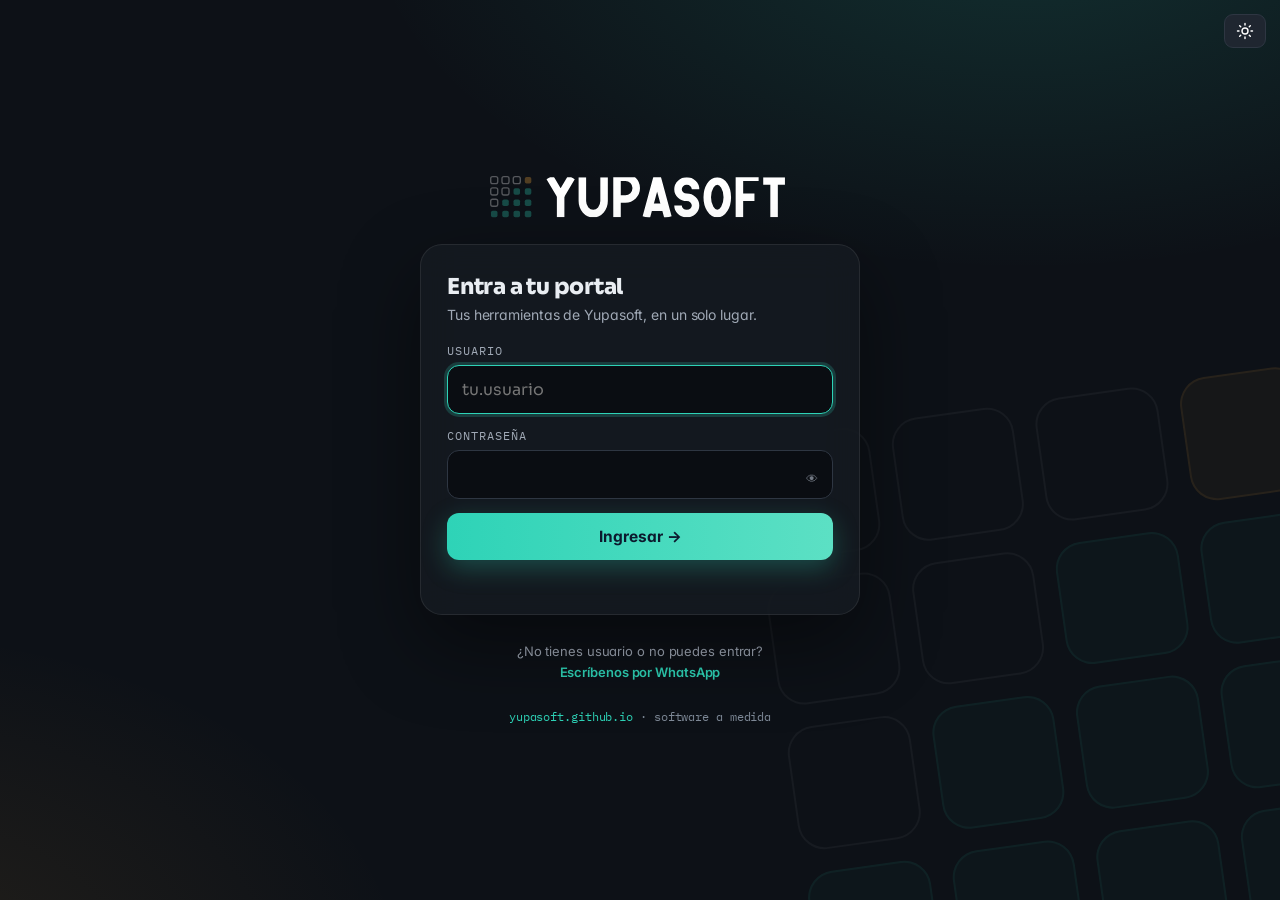
==== commit 50955e4c: "Tema común en claro y oscuro (tema.css): grafito, barra azul marino en claro, íconos en fichas y grá" ====
--- a/portal/index.html
+++ b/portal/index.html
@@ -12,7 +12,7 @@
 <link rel="apple-touch-icon" href="icon-192.png">
 <link rel="preconnect" href="https://fonts.googleapis.com">
 <link rel="preconnect" href="https://fonts.gstatic.com" crossorigin>
-<link href="https://fonts.googleapis.com/css2?family=IBM+Plex+Mono:wght@400;600&family=Sora:wght@400;600;700;800&display=swap" rel="stylesheet">
+<link href="https://fonts.googleapis.com/css2?family=IBM+Plex+Mono:wght@400;600&family=Inter:wght@400;500;600;700;800&family=Sora:wght@400;600;700;800&display=swap" rel="stylesheet">
 <style>
 :root{
   --tinta:#0C1A2E; --tinta-2:#0A1526; --panel:#142540; --panel-2:#1A2F4E; --borde:#243B58;
@@ -21,8 +21,8 @@
   --display:'Sora',system-ui,sans-serif; --mono:'IBM Plex Mono',ui-monospace,monospace;
   --radio:16px;
   --bg:#0C1A2E; --fuerte:#fff; --linea:rgba(255,255,255,.07); --hover:rgba(255,255,255,.05);
-  --vidrio:rgba(12,26,46,.82); --vidrio-2:rgba(20,37,64,.72); --sombra:var(--sombra); --velo:rgba(5,10,20,.62); --sutil:rgba(0,0,0,.14);
-  --turq-t:#2ED3B7; --ambar-t:#F2A93B; --rojo-t:var(--rojo-t);
+  --vidrio:rgba(12,26,46,.82); --vidrio-2:rgba(20,37,64,.72); --sombra:rgba(0,0,0,.45); --velo:rgba(5,10,20,.62); --sutil:rgba(0,0,0,.14);
+  --turq-t:#2ED3B7; --ambar-t:#F2A93B; --rojo-t:#FF8A80;
   color-scheme:dark;
 }
 /* ---------- tema claro (el oscuro es el de siempre) ---------- */
@@ -36,11 +36,12 @@
 }
 :root[data-tema="claro"] .fondo{background:radial-gradient(1100px 600px at 80% -10%,rgba(46,211,183,.20),transparent 60%),radial-gradient(900px 600px at -10% 110%,rgba(242,169,59,.14),transparent 60%),var(--bg)}
 :root[data-tema="claro"] .logo svg [stroke="#FFFFFF"],:root[data-tema="claro"] .marca svg [stroke="#FFFFFF"]{stroke:#0C1A2E}
+:root[data-tema="claro"] .h-card .arte{background:radial-gradient(120% 140% at 80% 0%,color-mix(in srgb,var(--c) 36%,transparent),transparent 62%),#0C1A2E;border-bottom-color:transparent}
 :root[data-tema="claro"] .h-card:hover{box-shadow:0 24px 50px var(--sombra),0 0 50px -14px color-mix(in srgb,var(--c) 55%,transparent)}
 :root[data-tema="claro"] .chip.ok{background:rgba(11,127,109,.10);border-color:rgba(11,127,109,.4)}
 :root[data-tema="claro"] .chip.aviso{background:rgba(168,106,0,.10);border-color:rgba(168,106,0,.4)}
 :root[data-tema="claro"] .chip.mal{background:rgba(179,38,30,.08);border-color:rgba(179,38,30,.4)}
-.nomh{color:color-mix(in srgb,var(--c) 70%,var(--fuerte))}
+.nomh{color:color-mix(in srgb,var(--c) 45%,var(--fuerte))}
 .tema-flot{position:fixed;top:calc(14px + env(safe-area-inset-top));right:14px;z-index:5}
 .btn.tema svg,[data-a="tema"] svg{width:18px;height:18px;display:block}
 *{box-sizing:border-box;margin:0;padding:0}
@@ -53,7 +54,7 @@
 [hidden]{display:none!important}
 .mono{font-family:var(--mono)}
 
-/* ---------- fondo: la yupana que se enciende ---------- */
+/* ---------- fondo: el isotipo que se enciende ---------- */
 .fondo{position:fixed;inset:0;z-index:0;overflow:hidden;pointer-events:none;
   background:radial-gradient(1100px 600px at 80% -10%,rgba(46,211,183,.16),transparent 60%),
              radial-gradient(900px 600px at -10% 110%,rgba(242,169,59,.10),transparent 60%),var(--bg)}
@@ -81,7 +82,7 @@
 .clave .ojo:hover{opacity:1;background:var(--hover)}
 .btn{display:inline-flex;align-items:center;justify-content:center;gap:8px;border:0;border-radius:12px;padding:12px 18px;font-weight:700;font-size:14.5px;cursor:pointer;
   background:var(--panel-2);color:var(--fuerte);border:1px solid var(--borde);transition:transform .15s,box-shadow .15s,background .15s;white-space:nowrap}
-.btn:hover{background:#21395c}
+.btn:hover{background:color-mix(in srgb,var(--panel-2) 86%,var(--fuerte))}
 .btn:disabled{opacity:.55;cursor:default}
 .btn.pri{background:linear-gradient(90deg,var(--turq),var(--turq-soft));color:var(--tinta);border:0;box-shadow:0 8px 26px rgba(46,211,183,.28)}
 .btn.pri:hover{transform:translateY(-1px);box-shadow:0 12px 32px rgba(46,211,183,.4)}
@@ -110,7 +111,7 @@
 
 /* ---------- lanzador de herramientas ---------- */
 #vApp{position:relative;z-index:1;min-height:100dvh}
-.pagina{max-width:1040px;margin:0 auto;padding:34px 20px 60px}
+.pagina{padding:34px clamp(20px,3vw,56px) 60px}
 .saludo{margin-bottom:28px}
 .saludo .rot{font-family:var(--mono);font-size:12px;letter-spacing:.16em;color:var(--turq-t);text-transform:uppercase}
 .saludo h2{font-size:clamp(26px,4.4vw,38px);font-weight:800;letter-spacing:-.02em;margin:8px 0 10px}
@@ -128,7 +129,7 @@
 .h-card:hover .arte svg.escena{transform:scale(1.07) translateY(-3px)}
 .h-card .cuerpo{padding:20px 24px 24px;display:flex;flex-direction:column;gap:10px;flex:1}
 .h-card .cab-t{display:flex;align-items:center;gap:12px}
-.h-card .ico{width:42px;height:42px;flex:none;border-radius:12px;display:grid;place-items:center;background:color-mix(in srgb,var(--c) 18%,transparent);border:1px solid color-mix(in srgb,var(--c) 55%,transparent);color:var(--c)}
+.h-card .ico{width:42px;height:42px;flex:none;border-radius:12px;display:grid;place-items:center;background:linear-gradient(145deg,var(--c),color-mix(in srgb,var(--c) 80%,var(--tinta)));color:var(--tinta);box-shadow:0 8px 16px -9px var(--c),inset 0 1px 0 rgba(255,255,255,.35)}
 .h-card .ico svg{width:23px;height:23px}
 .h-card h3{font-size:22px;font-weight:800;letter-spacing:-.01em}
 .h-card p{color:var(--gris);font-size:14px;line-height:1.55}
@@ -174,7 +175,7 @@
 .kpis{display:grid;grid-template-columns:repeat(auto-fit,minmax(150px,1fr));gap:14px;margin-bottom:22px}
 .kpi{background:linear-gradient(160deg,var(--panel-2),var(--panel));border:1px solid var(--borde);border-radius:16px;padding:18px}
 .kpi .n{font-family:var(--mono);font-size:34px;font-weight:600;color:var(--turq-t);line-height:1}
-.kpi.aviso .n{color:var(--ambar-t)} .kpi.mal .n{color:#FF8A80}
+.kpi.aviso .n{color:var(--ambar-t)} .kpi.mal .n{color:var(--rojo-t)}
 .kpi .t{color:var(--gris);font-size:13px;margin-top:8px}
 .cuadros{display:grid;grid-template-columns:repeat(auto-fit,minmax(340px,1fr));gap:16px}
 .caja{background:var(--panel);border:1px solid var(--borde);border-radius:16px;padding:18px;min-width:0}
@@ -186,14 +187,14 @@
 .tabla-wrap{overflow:auto;border:1px solid var(--borde);border-radius:16px;background:var(--panel)}
 table{width:100%;border-collapse:collapse;font-size:14px;min-width:640px}
 th{font-family:var(--mono);font-size:11px;letter-spacing:.1em;text-transform:uppercase;color:var(--gris);text-align:left;padding:12px 14px;border-bottom:1px solid var(--borde);background:var(--sutil);white-space:nowrap}
-td{padding:12px 14px;border-bottom:1px solid rgba(36,59,88,.6);vertical-align:middle}
+td{padding:12px 14px;border-bottom:1px solid var(--linea);vertical-align:middle}
 tr:last-child td{border-bottom:0}
 tr.clic{cursor:pointer} tr.clic:hover td{background:var(--hover)}
 .herram-chips{display:flex;gap:6px;flex-wrap:wrap}
 .barra-filtros{display:flex;gap:10px;flex-wrap:wrap;margin-bottom:16px}
 .barra-filtros input{flex:1;min-width:200px;padding:11px 14px;border-radius:12px;background:var(--panel);border:1px solid var(--borde);color:var(--fuerte)}
 .grafico{display:flex;align-items:flex-end;gap:3px;height:120px;padding-top:6px}
-.grafico .b{flex:1;background:linear-gradient(180deg,var(--turq),var(--turq-osc));border-radius:4px 4px 0 0;min-height:2px;position:relative}
+.grafico .b{flex:1;background:linear-gradient(180deg,var(--turq-t),var(--turq-osc));border-radius:4px 4px 0 0;min-height:2px;position:relative}
 .grafico .b.cero{background:var(--borde);min-height:2px;opacity:.6}
 .eje{display:flex;justify-content:space-between;font-family:var(--mono);font-size:11px;color:var(--gris-osc);margin-top:6px}
 
@@ -247,7 +248,7 @@
 @media (max-width:860px){
   .shell{grid-template-columns:1fr}
   nav.lateral{position:fixed;top:auto;bottom:0;left:0;right:0;height:auto;z-index:25;flex-direction:row;padding:6px 6px calc(6px + env(safe-area-inset-bottom));
-    background:rgba(10,21,38,.95);backdrop-filter:blur(14px);border-right:0;border-top:1px solid var(--borde);overflow-x:auto;gap:2px;justify-content:flex-start}
+    background:var(--vidrio);backdrop-filter:blur(14px);border-right:0;border-top:1px solid var(--borde);overflow-x:auto;gap:2px;justify-content:flex-start}
   nav.lateral .sec{display:none}
   nav.lateral button{flex-direction:column;gap:3px;font-size:10.5px;padding:7px 10px;min-width:64px;text-align:center;justify-content:center;position:relative}
   nav.lateral .num{position:absolute;top:2px;right:8px;margin:0}
@@ -296,8 +297,13 @@
   .drawer .cab{padding-top:calc(16px + env(safe-area-inset-top))}
   .modal:not(.hoja) .caja-m{max-height:88dvh}
 }
-@media (max-width:520px){ .quien{display:none} header.barra .logo svg{height:24px} .navcli{margin-left:0} }
+@media (max-width:520px){ .quien{display:none} header.barra .logo svg{height:24px}
+  header.barra{flex-wrap:wrap;row-gap:8px}
+  .navcli{order:9;width:100%;margin-left:0}
+  .navcli .btn{flex:1;justify-content:center;text-align:center}
+}
 </style>
+<link rel="stylesheet" href="tema.css">
 </head>
 <body>
 <div class="fondo" aria-hidden="true"><div class="rej" id="rej"></div></div>
@@ -491,6 +497,7 @@
   sol: '<svg viewBox="0 0 24 24" fill="none" stroke="currentColor" stroke-width="1.9" stroke-linecap="round"><circle cx="12" cy="12" r="4"/><path d="M12 2v2M12 20v2M4.9 4.9l1.4 1.4M17.7 17.7l1.4 1.4M2 12h2M20 12h2M4.9 19.1l1.4-1.4M17.7 6.3l1.4-1.4"/></svg>',
   luna: '<svg viewBox="0 0 24 24" fill="none" stroke="currentColor" stroke-width="1.9" stroke-linecap="round" stroke-linejoin="round"><path d="M21 12.8A9 9 0 1111.2 3a7 7 0 009.8 9.8z"/></svg>',
   celular: '<svg viewBox="0 0 24 24" fill="none" stroke="currentColor" stroke-width="1.8" stroke-linecap="round" stroke-linejoin="round"><rect x="6.5" y="2.5" width="11" height="19" rx="2.6"/><path d="M10.5 5.5h3M11 18.5h2"/></svg>',
+  dinero: '<svg viewBox="0 0 24 24" fill="none" stroke="currentColor" stroke-width="1.8" stroke-linecap="round" stroke-linejoin="round"><rect x="2.5" y="6" width="19" height="13" rx="2.6"/><path d="M2.5 10.5h19M6.5 15h4"/><circle cx="17" cy="15" r="1.3"/></svg>',
   tool: '<svg viewBox="0 0 24 24" fill="none" stroke="currentColor" stroke-width="1.8" stroke-linecap="round" stroke-linejoin="round"><path d="M14.7 6.3a4 4 0 005 5L21 12.6 12.6 21a2.1 2.1 0 01-3-3L18 9.6"/><path d="M12 8l-1-1"/></svg>'
 };
 const icono = k => ICONOS[k] || ICONOS.caja;
@@ -629,6 +636,12 @@
     <rect class="ar-cam" x="58" y="24" width="60" height="122" rx="11" fill="#0A1626" stroke="currentColor" stroke-width="2" style="animation-delay:0s"/><rect x="79" y="30" width="18" height="3" rx="1.5" fill="currentColor" fill-opacity=".4"/><rect x="66" y="42" width="44" height="29" rx="5" fill="currentColor" fill-opacity=".28"/><rect x="66" y="79" width="34" height="5" rx="2.5" fill="currentColor" fill-opacity=".45"/><rect x="66" y="90" width="44" height="5" rx="2.5" fill="currentColor" fill-opacity=".2"/><rect x="66" y="124" width="44" height="12" rx="6" fill="currentColor" fill-opacity=".6"/>
     <rect class="ar-cam" x="130" y="10" width="60" height="150" rx="11" fill="#0A1626" stroke="currentColor" stroke-width="2" style="animation-delay:2s"/><rect x="151" y="16" width="18" height="3" rx="1.5" fill="currentColor" fill-opacity=".4"/><rect x="138" y="28" width="44" height="36" rx="5" fill="currentColor" fill-opacity=".28"/><rect x="138" y="72" width="34" height="5" rx="2.5" fill="currentColor" fill-opacity=".45"/><rect x="138" y="83" width="44" height="5" rx="2.5" fill="currentColor" fill-opacity=".2"/><rect x="138" y="138" width="44" height="12" rx="6" fill="currentColor" fill-opacity=".6"/>
     <rect class="ar-cam" x="202" y="34" width="60" height="102" rx="11" fill="#0A1626" stroke="currentColor" stroke-width="2" style="animation-delay:4s"/><rect x="223" y="40" width="18" height="3" rx="1.5" fill="currentColor" fill-opacity=".4"/><rect x="210" y="52" width="44" height="24" rx="5" fill="currentColor" fill-opacity=".28"/><rect x="210" y="84" width="34" height="5" rx="2.5" fill="currentColor" fill-opacity=".45"/><rect x="210" y="95" width="44" height="5" rx="2.5" fill="currentColor" fill-opacity=".2"/><rect x="210" y="114" width="44" height="12" rx="6" fill="currentColor" fill-opacity=".6"/></svg>`,
+  dinero: `<svg class="escena" viewBox="0 0 320 170" fill="none" aria-hidden="true">
+    <rect x="30" y="14" width="260" height="142" rx="14" fill="#0A1626" stroke="currentColor" stroke-opacity=".5" stroke-width="2"/>
+    <rect x="48" y="30" width="104" height="50" rx="9" fill="currentColor" fill-opacity=".16"/><rect x="58" y="40" width="46" height="6" rx="3" fill="currentColor" fill-opacity=".45"/><rect x="58" y="54" width="74" height="13" rx="5" fill="currentColor" fill-opacity=".9"/>
+    <rect x="168" y="30" width="104" height="50" rx="9" fill="currentColor" fill-opacity=".16"/><rect x="178" y="40" width="46" height="6" rx="3" fill="currentColor" fill-opacity=".45"/><rect x="178" y="54" width="60" height="13" rx="5" fill="#F2A93B"/>
+    <path d="M48 138l38-12 38 4 38-18 38 6 38-22 34-6" stroke="currentColor" stroke-width="3" stroke-linecap="round" stroke-linejoin="round"/>
+    <g fill="currentColor"><circle class="ar-pulso" cx="272" cy="90" r="5"/><circle cx="162" cy="112" r="3.5"/><circle cx="86" cy="126" r="3.5"/></g></svg>`,
   caja: `<svg class="escena" viewBox="0 0 320 170" fill="none" aria-hidden="true">
     <rect x="30" y="14" width="260" height="142" rx="14" fill="#0A1626" stroke="currentColor" stroke-opacity=".5" stroke-width="2"/>
     <g fill="currentColor"><rect class="ar-bar" x="56" y="70" width="26" height="74" rx="6" opacity=".95"/><rect class="ar-bar" x="94" y="52" width="26" height="92" rx="6" opacity=".7" style="animation-delay:.35s"/>
@@ -671,7 +684,8 @@
   const usables = hs.filter(h => estadoHerramienta(h, false).ok);
   if (!params.get('menu')){
     if (volver){ const h = usables.find(x => x.id === volver); if (h){ location.replace(urlHerramienta(h)); return; } }
-    if (hs.length === 1 && usables.length === 1){ location.replace(urlHerramienta(usables[0])); return; }
+    // Con una sola herramienta que pueda usar entra directo a ella (aunque tenga otras inactivas o vencidas). Con dos o más, elige.
+    if (usables.length === 1){ location.replace(urlHerramienta(usables[0])); return; }
   }
   pintarCliente();
 }
@@ -911,11 +925,12 @@
 /* --- Solicitudes --- */
 const ESTADOS_SOL = ['Nuevo', 'Contactado', 'Cotizado', 'Cerrado', 'Descartado'];
 function vSolicitudes(){
-  const campos = [['solucion', 'Solución'], ['negocio', 'Negocio'], ['organizacion', 'Organización'], ['necesidad', 'Necesidad'], ['productos', 'Productos'], ['locales', 'Locales'], ['usuarios', 'Usuarios'], ['codigo', 'Código de barras'], ['variantes', 'Variantes'], ['lotes', 'Lotes'], ['factura', 'Factura hoy con'], ['frecuencia', 'Frecuencia'], ['formato', 'Formato'], ['fecha_evento', 'Fecha del evento'], ['mensaje', 'Mensaje']];
+  const campos = [['telefono', 'Celular'], ['solucion', 'Solución'], ['negocio', 'Negocio'], ['organizacion', 'Organización'], ['necesidad', 'Necesidad'], ['productos', 'Productos'], ['locales', 'Locales'], ['usuarios', 'Usuarios'], ['codigo', 'Código de barras'], ['variantes', 'Variantes'], ['lotes', 'Lotes'], ['factura', 'Factura hoy con'], ['frecuencia', 'Frecuencia'], ['formato', 'Formato'], ['fecha_evento', 'Fecha del evento'], ['mensaje', 'Mensaje']];
   return `<div class="titulo-vista"><div><h2>Solicitudes</h2><p>Lo que llega desde el formulario de tu página.</p></div><button class="btn" data-a="xlsVista" data-v="solicitudes">⬇ Excel</button></div>
     ${(A.solicitudes || []).map(s => `<div class="solic"><div class="cab-s"><div><b>${esc(s.nombre || 'Sin nombre')}</b> <span class="chip">${esc(s.solucion || '')}</span></div>
         <div style="display:flex;gap:8px;align-items:center"><span class="sub mono">${fechaBonita(s.creado_en)}</span>
         <select class="estSol" data-id="${s.id}" style="padding:6px 8px;border-radius:8px;background:var(--tinta-2);border:1px solid var(--borde)">${ESTADOS_SOL.map(e => `<option ${((s.estado || 'Nuevo') === e) ? 'selected' : ''}>${e}</option>`).join('')}</select></div></div>
+      ${contactoAcciones(s.telefono)}
       <dl>${campos.filter(([k]) => s[k]).map(([k, t]) => `<dt>${t}</dt><dd>${esc(s[k])}</dd>`).join('')}</dl></div>`).join('') || '<div class="vacio">Todavía no hay solicitudes.</div>'}`;
 }
 
@@ -1161,7 +1176,7 @@
     columnas: [{clave: 'u', titulo: 'Usuario'}, {clave: 'n', titulo: 'Nombre'}, {clave: 'c', titulo: 'Contacto'}, {clave: 'o', titulo: 'Organización'}, {clave: 'r', titulo: 'Rol'}, {clave: 'b', titulo: 'Estado'}, {clave: 'ui', titulo: 'Último ingreso', tipo: 'fechahora'}, {clave: 'cr', titulo: 'Creado el', tipo: 'fecha'}],
     filas: A.usuarios.map(u => { const o = A.organizaciones.find(x => x.id === u.empresa_id); return {u: u.usuario || u.email, n: u.nombre, c: u.contacto, o: o ? o.nombre : 'Sin organización', r: u.es_super ? 'Administrador' : (NOMBRE_ROL[u.rol] || ''), b: u.bloqueado ? 'Bloqueado' : 'Activo', ui: u.ultimo_ingreso, cr: u.creado}; })}]};
   if (v === 'solicitudes') {
-    const campos = [['creado_en', 'Fecha', 'fecha'], ['nombre', 'Nombre'], ['solucion', 'Solución'], ['estado', 'Estado'], ['negocio', 'Negocio'], ['organizacion', 'Organización'], ['necesidad', 'Necesidad'], ['productos', 'Productos'], ['locales', 'Locales'], ['usuarios', 'Usuarios'], ['codigo', 'Código de barras'], ['variantes', 'Variantes'], ['lotes', 'Lotes'], ['factura', 'Factura hoy con'], ['frecuencia', 'Frecuencia'], ['formato', 'Formato'], ['fecha_evento', 'Fecha del evento'], ['mensaje', 'Mensaje']];
+    const campos = [['creado_en', 'Fecha', 'fecha'], ['nombre', 'Nombre'], ['telefono', 'Celular'], ['solucion', 'Solución'], ['estado', 'Estado'], ['negocio', 'Negocio'], ['organizacion', 'Organización'], ['necesidad', 'Necesidad'], ['productos', 'Productos'], ['locales', 'Locales'], ['usuarios', 'Usuarios'], ['codigo', 'Código de barras'], ['variantes', 'Variantes'], ['lotes', 'Lotes'], ['factura', 'Factura hoy con'], ['frecuencia', 'Frecuencia'], ['formato', 'Formato'], ['fecha_evento', 'Fecha del evento'], ['mensaje', 'Mensaje']];
     return {archivo: 'Yupasoft_solicitudes_' + f, hojas: [{nombre: 'Solicitudes', titulo: 'Solicitudes de la página', columnas: campos.map(([k, t, tp]) => ({clave: k, titulo: t, tipo: tp || 'texto'})), filas: A.solicitudes}]};
   }
   return {archivo: 'Yupasoft_actividad_' + f, hojas: [{nombre: 'Actividad', titulo: 'Actividad del administrador',
--- a/portal/tema.css
+++ b/portal/tema.css
@@ -0,0 +1,79 @@
+/* =====================================================================
+   YUPASOFT · Tema (colores y letra comunes al portal y a todas las herramientas)
+
+   Un solo lugar para los colores de los dos modos. Lo traen solas las herramientas que usan el kit
+   (vivo.css lo importa); el portal y las que no usan el kit lo enlazan:
+     <link rel="stylesheet" href="../portal/tema.css">   (después de su propio <style>)
+
+   Ideas del tema (2026-11-15, pedido de Christian: «en uno que no se vea muy azul todo y el otro muy blanco en todo»):
+   · Oscuro: grafito casi neutro. El azul marino queda para la marca; así el color de acento resalta.
+   · Claro: fondo gris suave, tarjetas blancas con borde marcado y la barra de arriba en azul marino.
+   · Cada herramienta puede tener su color de acento: define --herr (vivo, para el oscuro) y --herr-osc
+     (oscuro, para leerse sobre blanco) en su :root. Sin eso, usa el turquesa de la marca.
+   · Colores «de ficha» (--f-*): vivos, iguales en los dos modos, para fondos que llevan encima tinta
+     azul marino (íconos, avisos). Nunca usarlos como color de texto sobre blanco: no se leen.
+   Gana a los colores de cada página porque sus reglas empiezan con «html:root».
+   Para comprobar un cambio de color: la auditoría de contraste de las pruebas (ver CLAUDE.md del AD).
+   ===================================================================== */
+
+html:root{
+  /* fichas: mismos en claro y oscuro */
+  --f-acc:var(--herr,#2ED3B7); --f-amb:#F2A93B; --f-mal:#FF7A70; --f-neu:#AEB8C6; --f-tinta:#0C1A2E;
+  --vv-m:100%;                                  /* cuánto del color propio llevan los gráficos (en claro se oscurecen) */
+
+  /* herramientas (finanzas, inventario, yupaletras, probador…) */
+  --bg:#0D1117; --card:#161B22; --card2:#1F2630; --bd:#2E3642; --tx:#F3F5F7; --mute:#A0A9B6;
+  --acc:var(--herr,#2ED3B7); --acc-tx:#0C1A2E; --amb:#F2A93B; --mal:#FF7A70;
+
+  /* portal */
+  --tinta-2:#0A0D12; --panel:#161B22; --panel-2:#1F2630; --borde:#2E3642;
+  --gris:#A0A9B6; --gris-osc:#7F8A98; --texto:#E9EDF2; --fuerte:#FFFFFF;
+  --linea:rgba(255,255,255,.08); --hover:rgba(255,255,255,.06);
+  --vidrio:rgba(13,17,23,.84); --vidrio-2:rgba(22,27,34,.78); --velo:rgba(3,6,10,.66); --sutil:rgba(0,0,0,.20);
+  --turq-t:#2ED3B7; --ambar-t:#F2A93B; --rojo-t:#FF8A80; --turq-osc:#159C86;
+
+  /* yupavideo */
+  --panel2:#1F2630; --txt:#F3F5F7; --sub:#A0A9B6; --campo:#0A0D12; --campo2:#12161C; --hov:#2A323D;
+  color-scheme:dark;
+}
+
+html:root[data-tema="claro"]{
+  --vv-m:64%;
+  --bg:#E6EAF0; --card:#FFFFFF; --card2:#EDF0F5; --bd:#C7D0DB; --tx:#0F1B2D; --mute:#485668;
+  --acc:var(--herr-osc,#0A7566); --acc-tx:#FFFFFF; --amb:#8F5300; --mal:#B3261E;
+
+  --tinta-2:#F5F7FA; --panel:#FFFFFF; --panel-2:#EDF0F5; --borde:#C7D0DB;
+  --gris:#485668; --gris-osc:#556272; --texto:#0F1B2D; --fuerte:#0F1B2D;
+  --linea:rgba(15,27,45,.13); --hover:rgba(15,27,45,.06);
+  --vidrio:rgba(255,255,255,.88); --vidrio-2:rgba(255,255,255,.92); --velo:rgba(15,27,45,.42); --sutil:rgba(15,27,45,.05);
+  --turq-t:#0A7566; --ambar-t:#8F5300; --rojo-t:#B3261E; --turq-osc:#0A7566;
+
+  --panel2:#EDF0F5; --txt:#0F1B2D; --sub:#485668; --campo:#F5F7FA; --campo2:#EDF0F5; --hov:#DCE2EA;
+  color-scheme:light;
+}
+
+/* ---------- Letra: Inter para leer (textos, tablas, botones); Sora queda para títulos y cifras grandes ---------- */
+html:root body{font-family:'Inter',system-ui,-apple-system,'Segoe UI',Roboto,sans-serif;font-feature-settings:'cv11','ss01';letter-spacing:-.006em}
+html:root :is(h1,h2,h3){font-family:'Sora','Inter',system-ui,sans-serif}
+
+/* ---------- Claro: la barra de arriba (y el dibujo de las tarjetas del portal) va en azul marino.
+   Adentro valen los colores del oscuro, con las superficies en azul marino ---------- */
+html:root[data-tema="claro"] :is(.barra,.ini-barra,.h-card .arte){
+  --bg:#0C1A2E; --card:#16263D; --card2:#1E3250; --bd:#2F4666; --tx:#F3F5F7; --mute:#B2C0D2;
+  --acc:var(--herr,#2ED3B7); --acc-tx:#0C1A2E; --amb:#F2A93B; --mal:#FF7A70;
+  --panel:#16263D; --panel-2:#1E3250; --borde:#2F4666; --gris:#B2C0D2; --gris-osc:#93A4BA; --texto:#F3F5F7; --fuerte:#FFFFFF;
+  --linea:rgba(255,255,255,.10); --hover:rgba(255,255,255,.08); --turq-t:#2ED3B7; --ambar-t:#F2A93B; --rojo-t:#FF8A80;
+  --panel2:#1E3250; --txt:#F3F5F7; --sub:#B2C0D2; --campo:#0A1626; --campo2:#10213A; --hov:#27406A;
+  color-scheme:dark;
+}
+html:root[data-tema="claro"] :is(.barra,.ini-barra){
+  background:#0C1A2E; color:#F3F5F7; border-bottom-color:transparent; box-shadow:0 6px 22px -12px rgba(12,26,46,.55);
+  -webkit-backdrop-filter:none; backdrop-filter:none;
+}
+html:root[data-tema="claro"] :is(.barra,.ini-barra) svg [stroke="#FFFFFF"]{stroke:#FFFFFF}      /* el logo vuelve a blanco sobre la barra oscura */
+
+/* ---------- Claro: las tarjetas se despegan del fondo ---------- */
+html:root[data-tema="claro"] :is(.card,.kpi,.caja,.bloque,.h-card,.solic,.tabla-wrap,.pn){box-shadow:0 1px 2px rgba(15,27,45,.06),0 10px 24px -18px rgba(15,27,45,.30)}
+
+/* ---------- Claro: lo que lleva tinta azul marino sobre ámbar conserva el ámbar vivo (botón de ofertas, cintas de aviso) ---------- */
+html:root[data-tema="claro"] :is(.bt.amb,.pill.of,.cinta,.banda-como,.chip.sup){--amb:#F2A93B;--ambar:#F2A93B}
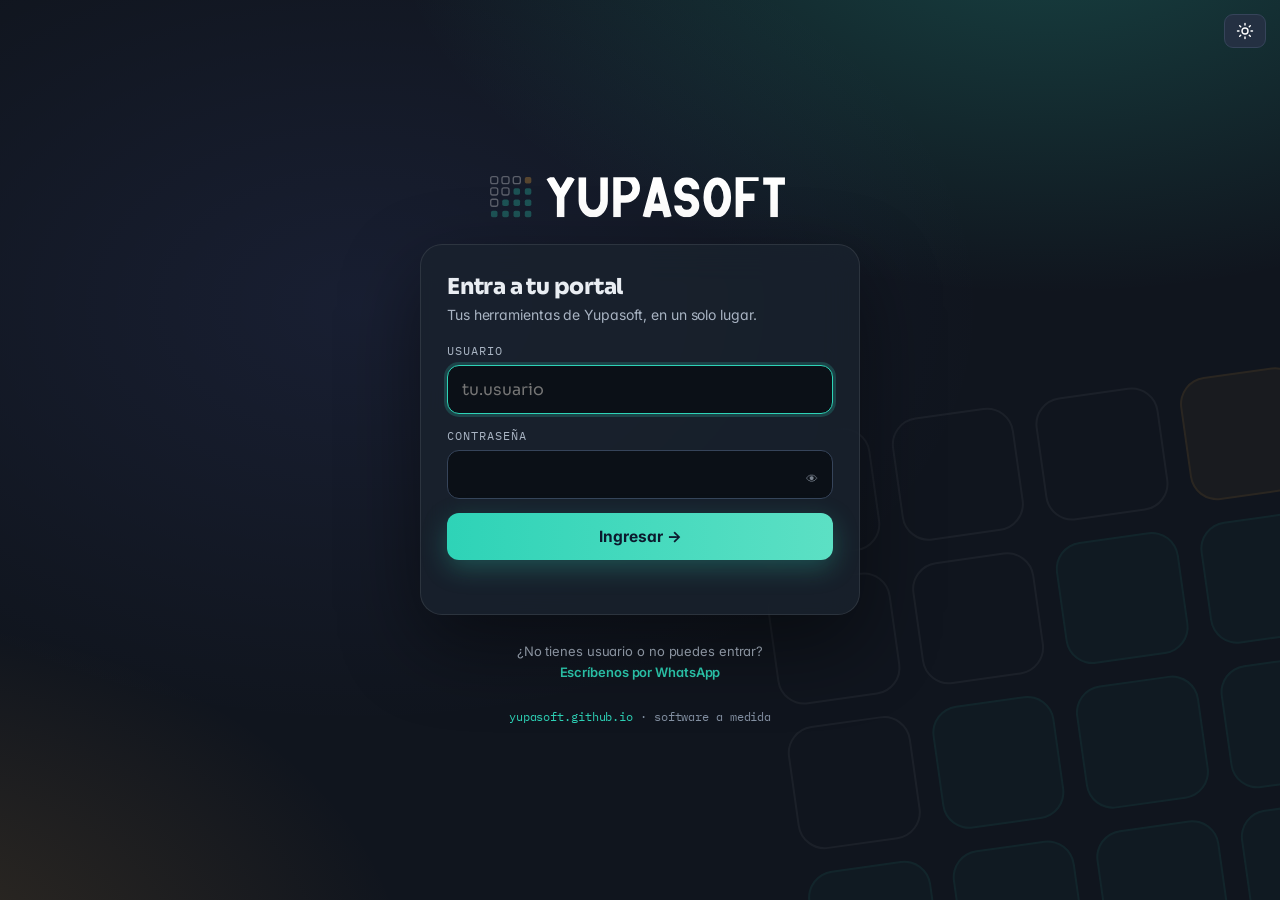
==== commit cf40084f: "Oscuro menos negro, cuadros de indicadores con color propio y movimiento al pasar el cursor (sw v18)" ====
--- a/portal/index.html
+++ b/portal/index.html
@@ -302,9 +302,25 @@
   .navcli{order:9;width:100%;margin-left:0}
   .navcli .btn{flex:1;justify-content:center;text-align:center}
 }
+/* ---------- movimiento al pasar el cursor, como los botones de Yupafinanzas (pedido de Christian, 2026-11-15) ---------- */
+@media (hover:hover) and (prefers-reduced-motion:no-preference){
+  .btn{transition:translate .16s cubic-bezier(.2,.8,.2,1),scale .14s,box-shadow .2s,background .15s,border-color .2s,transform .15s}
+  .btn:not(:disabled):hover{translate:0 -2px;border-color:var(--turq-t);box-shadow:0 12px 24px -14px var(--turq-t)}
+  .btn.peligro:not(:disabled):hover{border-color:var(--rojo-t);box-shadow:0 12px 24px -14px var(--rojo-t)}
+  .btn:not(:disabled):active{translate:0 0;scale:.97}
+  .btn.pri{position:relative;overflow:hidden}
+  .btn.pri::after{content:"";position:absolute;top:0;bottom:0;left:-60%;width:45%;transform:skewX(-20deg);pointer-events:none;background:linear-gradient(90deg,transparent,rgba(255,255,255,.42),transparent)}
+  .btn.pri:not(:disabled):hover::after{animation:brillo .7s ease}
+  .kpi,.kpi[data-a],.caja,.solic{transition:translate .2s cubic-bezier(.2,.8,.2,1),box-shadow .25s,border-color .2s,transform .15s}
+  :is(.kpi,.caja,.solic):hover{translate:0 -3px;border-color:color-mix(in srgb,var(--k,var(--turq-t)) 70%,var(--borde))}
+  nav.lateral button{transition:translate .16s cubic-bezier(.2,.8,.2,1),background .15s,color .15s}
+  nav.lateral button:hover{translate:3px 0}
+  .hoja .lista-mas button,.opciones-renov button,.contacto-ac a{transition:translate .16s cubic-bezier(.2,.8,.2,1),border-color .2s,background .15s}
+  :is(.hoja .lista-mas button,.opciones-renov button,.contacto-ac a):hover{translate:0 -2px;border-color:var(--turq-t)}
+}
+@keyframes brillo{to{left:130%}}
 </style>
-<link rel="stylesheet" href="tema.css">
-</head>
+<link rel="stylesheet" href="tema.css"></head>
 <body>
 <div class="fondo" aria-hidden="true"><div class="rej" id="rej"></div></div>
 
--- a/portal/tema.css
+++ b/portal/tema.css
@@ -22,18 +22,21 @@
   --vv-m:100%;                                  /* cuánto del color propio llevan los gráficos (en claro se oscurecen) */
 
   /* herramientas (finanzas, inventario, yupaletras, probador…) */
-  --bg:#0D1117; --card:#161B22; --card2:#1F2630; --bd:#2E3642; --tx:#F3F5F7; --mute:#A0A9B6;
+  /* Grafito con un punto de azul: el primer grafito (#0D1117) se veía «un poco negro» (Christian, 2026-11-15) */
+  --bg:#10151E; --card:#1A222E; --card2:#243042; --bd:#36445A; --tx:#F3F5F7; --mute:#A9B4C3;
   --acc:var(--herr,#2ED3B7); --acc-tx:#0C1A2E; --amb:#F2A93B; --mal:#FF7A70;
+  --k-tx-p:88%; --k-tx-b:#FFFFFF;              /* la cifra de un cuadro con color propio (--k): cuánto de su color y con qué se mezcla */
+  --k-fondo:26%; --k-borde:46%;
 
   /* portal */
-  --tinta-2:#0A0D12; --panel:#161B22; --panel-2:#1F2630; --borde:#2E3642;
-  --gris:#A0A9B6; --gris-osc:#7F8A98; --texto:#E9EDF2; --fuerte:#FFFFFF;
-  --linea:rgba(255,255,255,.08); --hover:rgba(255,255,255,.06);
-  --vidrio:rgba(13,17,23,.84); --vidrio-2:rgba(22,27,34,.78); --velo:rgba(3,6,10,.66); --sutil:rgba(0,0,0,.20);
+  --tinta-2:#0B1017; --panel:#1A222E; --panel-2:#243042; --borde:#36445A;
+  --gris:#A9B4C3; --gris-osc:#8491A3; --texto:#E9EDF2; --fuerte:#FFFFFF;
+  --linea:rgba(255,255,255,.09); --hover:rgba(255,255,255,.07);
+  --vidrio:rgba(16,21,30,.84); --vidrio-2:rgba(26,34,46,.80); --velo:rgba(4,8,14,.66); --sutil:rgba(0,0,0,.20);
   --turq-t:#2ED3B7; --ambar-t:#F2A93B; --rojo-t:#FF8A80; --turq-osc:#159C86;
 
   /* yupavideo */
-  --panel2:#1F2630; --txt:#F3F5F7; --sub:#A0A9B6; --campo:#0A0D12; --campo2:#12161C; --hov:#2A323D;
+  --panel2:#243042; --txt:#F3F5F7; --sub:#A9B4C3; --campo:#0B1017; --campo2:#141B26; --hov:#2F3C50;
   color-scheme:dark;
 }
 
@@ -41,6 +44,8 @@
   --vv-m:64%;
   --bg:#E6EAF0; --card:#FFFFFF; --card2:#EDF0F5; --bd:#C7D0DB; --tx:#0F1B2D; --mute:#485668;
   --acc:var(--herr-osc,#0A7566); --acc-tx:#FFFFFF; --amb:#8F5300; --mal:#B3261E;
+  --k-tx-p:46%; --k-tx-b:#0C1A2E;
+  --k-fondo:24%; --k-borde:55%;
 
   --tinta-2:#F5F7FA; --panel:#FFFFFF; --panel-2:#EDF0F5; --borde:#C7D0DB;
   --gris:#485668; --gris-osc:#556272; --texto:#0F1B2D; --fuerte:#0F1B2D;
@@ -72,8 +77,53 @@
 }
 html:root[data-tema="claro"] :is(.barra,.ini-barra) svg [stroke="#FFFFFF"]{stroke:#FFFFFF}      /* el logo vuelve a blanco sobre la barra oscura */
 
-/* ---------- Claro: las tarjetas se despegan del fondo ---------- */
-html:root[data-tema="claro"] :is(.card,.kpi,.caja,.bloque,.h-card,.solic,.tabla-wrap,.pn){box-shadow:0 1px 2px rgba(15,27,45,.06),0 10px 24px -18px rgba(15,27,45,.30)}
+/* ---------- Las tarjetas se despegan del fondo (en oscuro, además, un filo de luz arriba) ---------- */
+html:root{--t-sombra:inset 0 1px 0 rgba(255,255,255,.07),0 16px 30px -24px #000}
+html:root[data-tema="claro"]{--t-sombra:0 1px 2px rgba(15,27,45,.06),0 10px 24px -18px rgba(15,27,45,.30)}
+html:root :is(.card,.caja,.bloque,.h-card,.solic,.tabla-wrap,.pn,.it,.pz){box-shadow:var(--t-sombra)}
+
+/* ---------- Oscuro: más luz de color en el fondo, para que no se vea negro ---------- */
+html:root:not([data-tema="claro"]) .vv-fondo{
+  background:radial-gradient(1100px 640px at 84% -12%,color-mix(in srgb,var(--acc) 26%,transparent),transparent 62%),
+             radial-gradient(900px 620px at -12% 112%,color-mix(in srgb,var(--amb) 17%,transparent),transparent 60%),
+             radial-gradient(900px 600px at 28% 34%,rgba(110,130,255,.09),transparent 70%)}
+html:root:not([data-tema="claro"]) .fondo{
+  background:radial-gradient(1100px 640px at 82% -10%,rgba(46,211,183,.24),transparent 60%),
+             radial-gradient(900px 620px at -10% 110%,rgba(242,169,59,.16),transparent 60%),
+             radial-gradient(900px 600px at 28% 34%,rgba(110,130,255,.09),transparent 70%),var(--bg)}
+
+/* ---------- Cuadros de indicadores: cada uno con su color (--k), en los dos modos ----------
+   El color va por posición; un aviso siempre es ámbar y un problema siempre rojo. La cifra toma el color del cuadro. */
+html:root .kpi{--k:var(--f-acc)}
+html:root .kpi:nth-child(6n+2){--k:#7AA2FF}
+html:root .kpi:nth-child(6n+3){--k:#B79CFF}
+html:root .kpi:nth-child(6n+4){--k:#F2A93B}
+html:root .kpi:nth-child(6n+5){--k:#FF8FB1}
+html:root .kpi:nth-child(6n){--k:#58C4DD}
+html:root .kpi:is(.aviso,.alerta){--k:#F2A93B}
+html:root .kpi.mal{--k:#FF7A70}
+html:root .kpi{
+  background:linear-gradient(150deg,color-mix(in srgb,var(--k) var(--k-fondo),var(--card)),color-mix(in srgb,var(--k) 7%,var(--card)) 78%);
+  border-color:color-mix(in srgb,var(--k) var(--k-borde),var(--bd));
+  box-shadow:inset 0 3px 0 var(--k),var(--t-sombra);
+}
+html:root.vv .kpi{box-shadow:var(--t-sombra)}      /* con el kit, la franja de arriba ya la pone vivo.css */
+html:root.vv .kpi::before{background:linear-gradient(90deg,var(--k),color-mix(in srgb,var(--k) 25%,transparent) 72%,transparent);opacity:1}
+html:root.vv .kpi::after{background:radial-gradient(closest-side,color-mix(in srgb,var(--k) 24%,transparent),transparent)}
+html:root .kpi :is(b,.n){color:color-mix(in srgb,var(--k) var(--k-tx-p),var(--k-tx-b))}
+html:root .kpi .vv-chip{--c:var(--k)}
+/* La tarjeta principal de cada pantalla, con el color de la herramienta */
+html:root .card:is(.heroe,.tengo){
+  background:linear-gradient(150deg,color-mix(in srgb,var(--f-acc) var(--k-fondo),var(--card)),color-mix(in srgb,var(--f-acc) 5%,var(--card)) 72%);
+  border-color:color-mix(in srgb,var(--f-acc) var(--k-borde),var(--bd))}
+html:root .card.heroe.neg{
+  background:linear-gradient(150deg,color-mix(in srgb,var(--f-mal) var(--k-fondo),var(--card)),color-mix(in srgb,var(--f-mal) 5%,var(--card)) 72%);
+  border-color:color-mix(in srgb,var(--f-mal) var(--k-borde),var(--bd))}
+/* Cajas del panel del portal y paneles de Yupavideo: una franja de color arriba, distinta en cada una */
+html:root :is(.caja,.pn:not(.hero)){--k:var(--f-acc);box-shadow:inset 0 3px 0 color-mix(in srgb,var(--k) 85%,transparent),var(--t-sombra)}
+html:root :is(.caja,.pn:not(.hero)):nth-child(4n+2){--k:#7AA2FF}
+html:root :is(.caja,.pn:not(.hero)):nth-child(4n+3){--k:#F2A93B}
+html:root :is(.caja,.pn:not(.hero)):nth-child(4n){--k:#B79CFF}
 
 /* ---------- Claro: lo que lleva tinta azul marino sobre ámbar conserva el ámbar vivo (botón de ofertas, cintas de aviso) ---------- */
 html:root[data-tema="claro"] :is(.bt.amb,.pill.of,.cinta,.banda-como,.chip.sup){--amb:#F2A93B;--ambar:#F2A93B}
